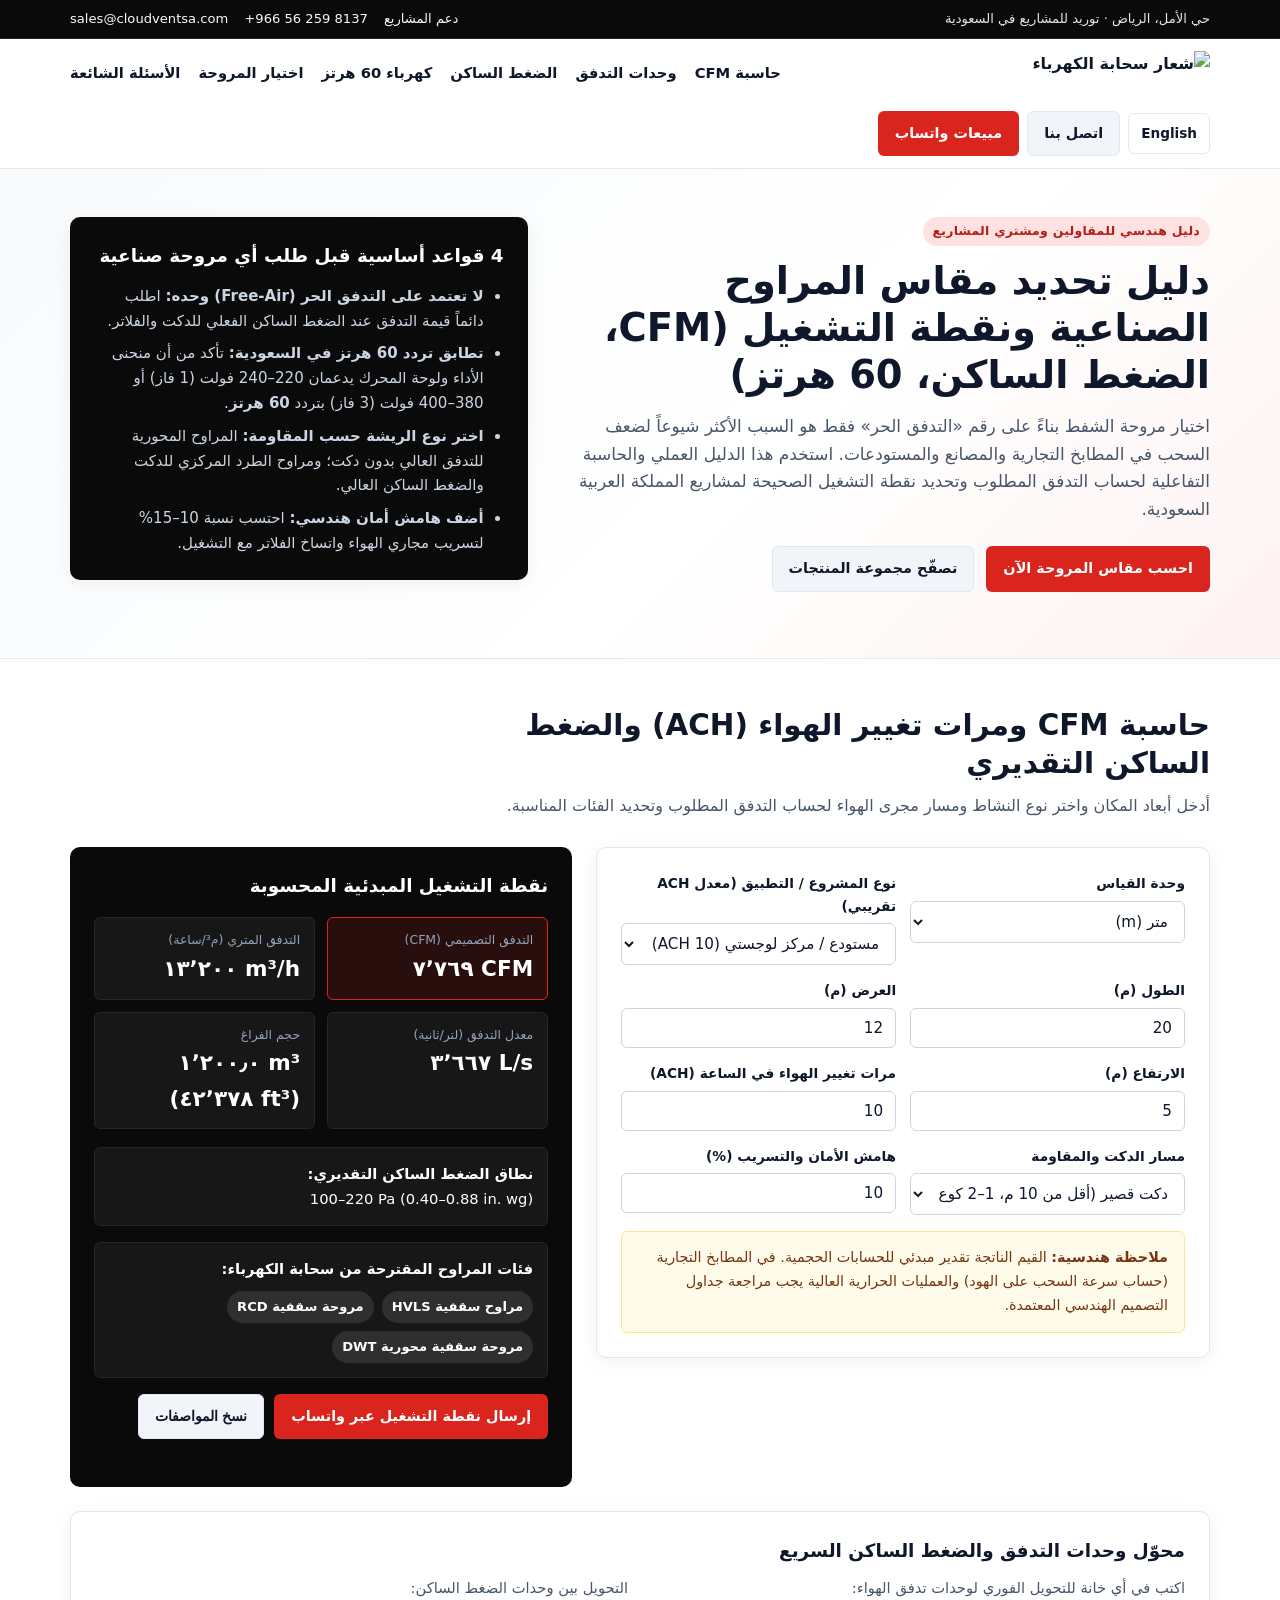
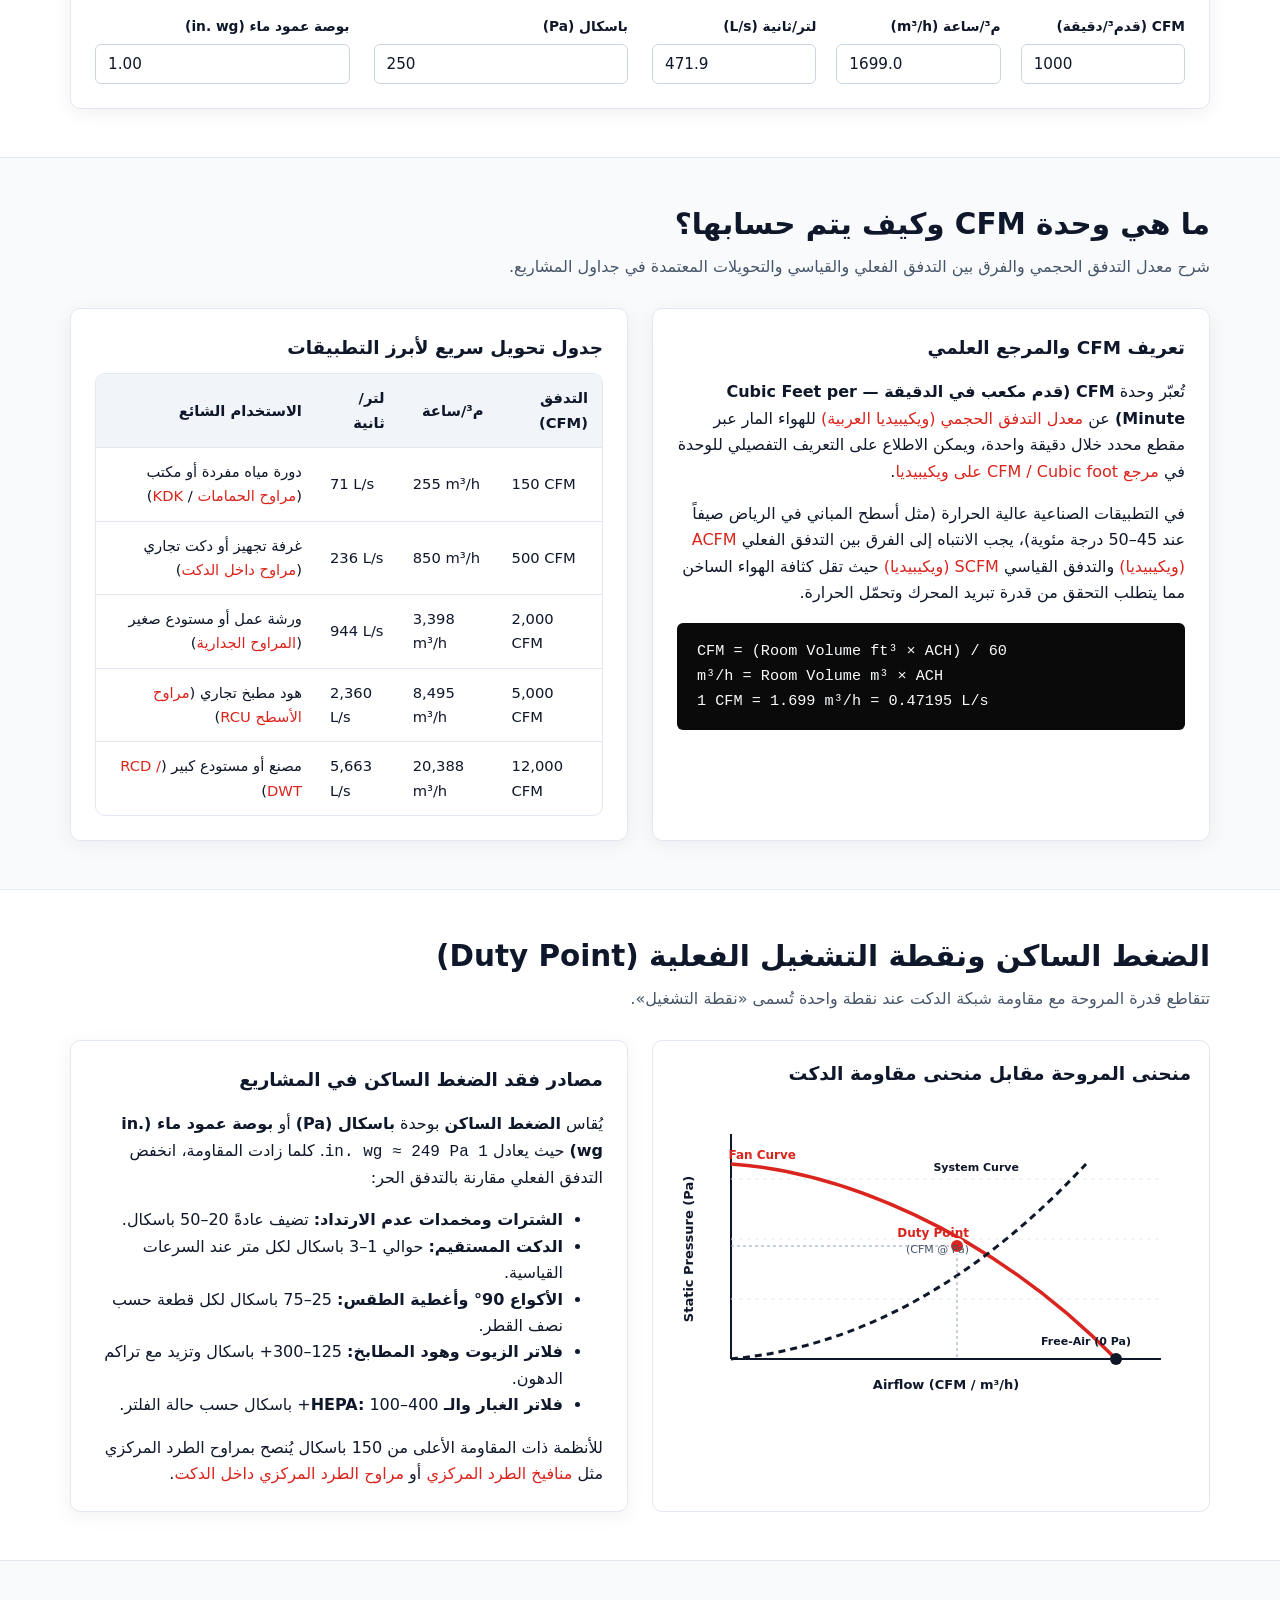
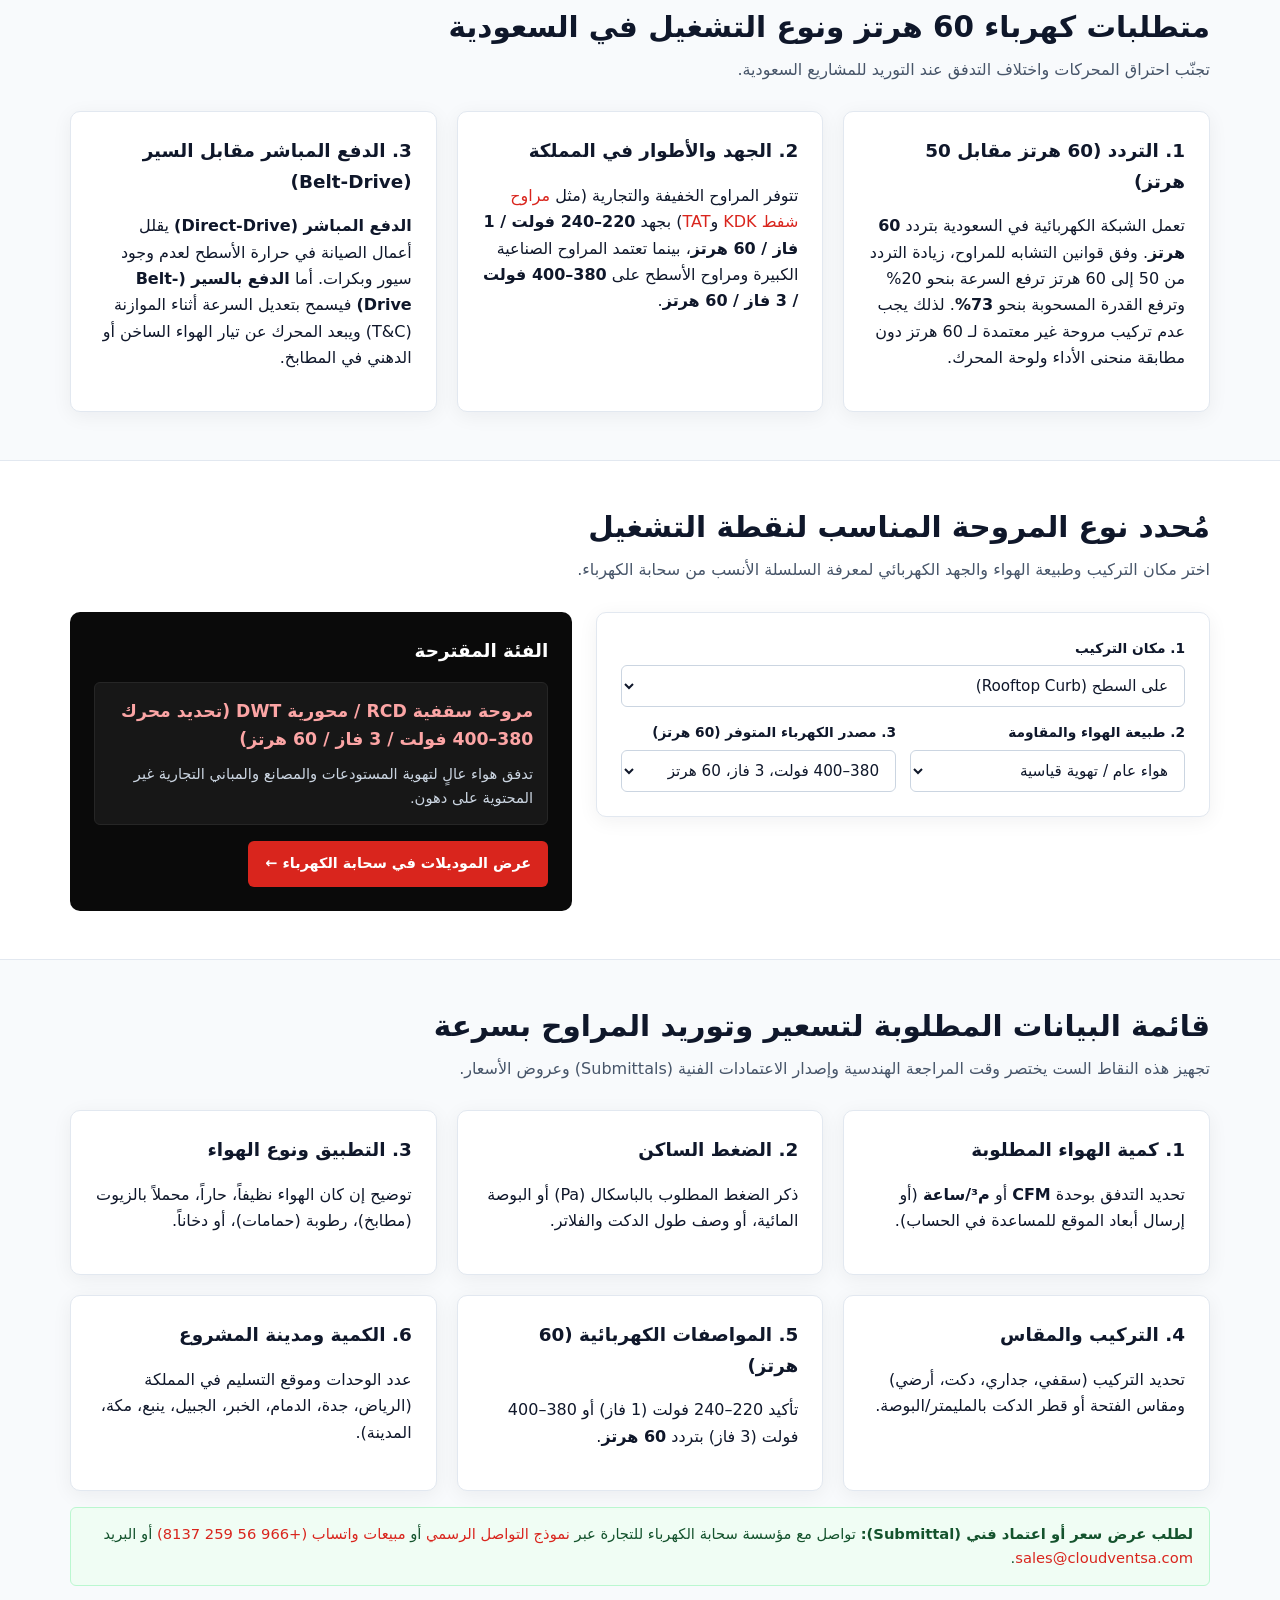
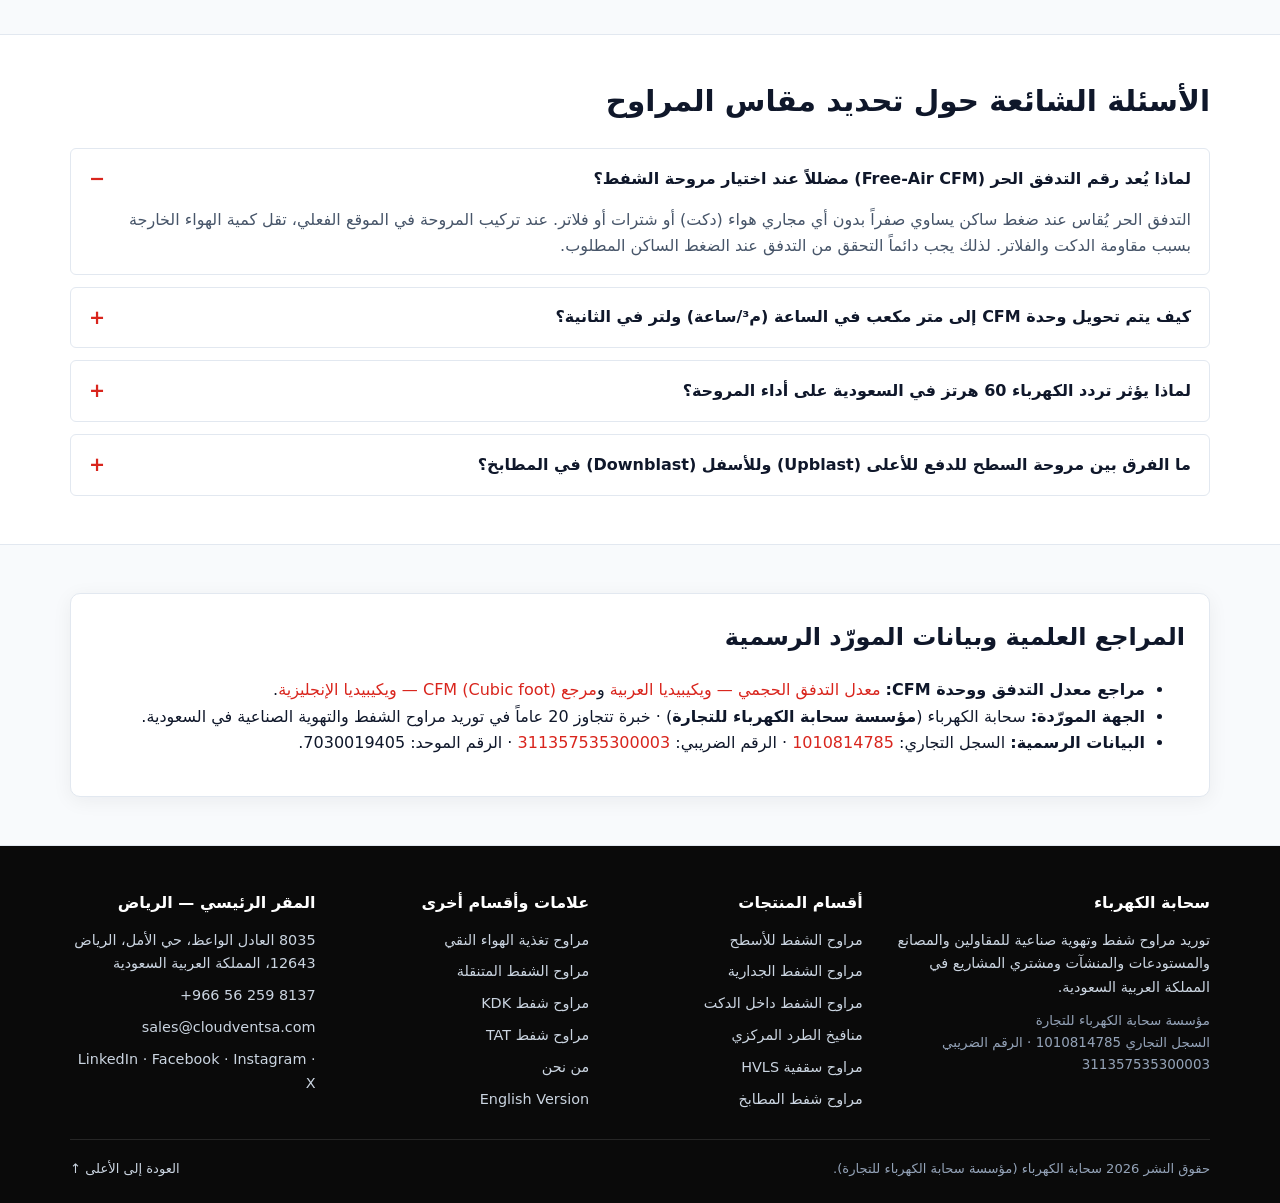
==== ar/index.html @ c3b516d3 "Initial commit: Industrial Fan Sizing & Duty-Point Guide (EN/AR)" ====
<!DOCTYPE html>
<html lang="ar" dir="rtl">
<head>
  <meta charset="UTF-8">
  <meta name="viewport" content="width=device-width, initial-scale=1.0">
  <title>دليل تحديد مقاس المراوح الصناعية ونقطة التشغيل (CFM، الضغط الساكن، 60 هرتز) | سحابة الكهرباء</title>
  <meta name="description" content="دليل هندسي وحاسبة تفاعلية لمقاولي الميكانيكا ومهندسي التكييف في السعودية: حساب معدل التدفق CFM والتحويل إلى م³/ساعة، فهم الضغط الساكن، واختيار مراوح الشفط بتردد 60 هرتز.">
  <meta name="robots" content="index, follow">

  <!-- روابط canonical و hreflang لصفحة GitHub Pages -->
  <link rel="canonical" href="https://syednajafabbas.github.io/industrial-fan-sizing-guide/ar/">
  <link rel="alternate" hreflang="ar" href="https://syednajafabbas.github.io/industrial-fan-sizing-guide/ar/">
  <link rel="alternate" hreflang="en" href="https://syednajafabbas.github.io/industrial-fan-sizing-guide/">
  <link rel="alternate" hreflang="x-default" href="https://syednajafabbas.github.io/industrial-fan-sizing-guide/">

  <meta property="og:type" content="article">
  <meta property="og:title" content="دليل تحديد مقاس المراوح الصناعية ونقطة التشغيل (CFM، الضغط الساكن، 60 هرتز)">
  <meta property="og:description" content="حاسبة تفاعلية لحساب CFM ومرات تغيير الهواء والضغط الساكن واختيار مراوح التهوية المناسبة لتردد 60 هرتز في السعودية.">
  <meta property="og:url" content="https://syednajafabbas.github.io/industrial-fan-sizing-guide/ar/">
  <meta property="og:image" content="https://www.cloudventsa.com/assets/brand/logo-light-640.webp">
  <meta name="twitter:card" content="summary_large_image">

  <link rel="stylesheet" href="../assets/styles.css">

  <script type="application/ld+json">
  {
    "@context": "https://schema.org",
    "@graph": [
      {
        "@type": "Organization",
        "@id": "https://www.cloudventsa.com/#organization",
        "name": "سحابة الكهرباء",
        "legalName": "مؤسسة سحابة الكهرباء للتجارة",
        "url": "https://www.cloudventsa.com/ar",
        "logo": "https://www.cloudventsa.com/assets/brand/logo-light-640.webp",
        "telephone": "+966562598137",
        "email": "sales@cloudventsa.com",
        "taxID": "311357535300003",
        "identifier": [
          { "@type": "PropertyValue", "name": "السجل التجاري", "value": "1010814785" },
          { "@type": "PropertyValue", "name": "الرقم الموحد", "value": "7030019405" }
        ],
        "address": {
          "@type": "PostalAddress",
          "streetAddress": "8035 العادل الواعظ، حي الأمل",
          "addressLocality": "الرياض",
          "postalCode": "12643",
          "addressCountry": "SA"
        },
        "areaServed": {
          "@type": "Country",
          "name": "المملكة العربية السعودية"
        },
        "sameAs": [
          "https://www.facebook.com/cloudelectricalsa",
          "https://www.instagram.com/cloudelectricalsa/",
          "https://www.linkedin.com/company/cloudelectricalsa",
          "https://pinterest.com/cloudelectricalsa/",
          "https://x.com/cloudventsa"
        ]
      },
      {
        "@type": "TechArticle",
        "headline": "دليل تحديد مقاس المراوح الصناعية ونقطة التشغيل (CFM، الضغط الساكن، 60 هرتز)",
        "description": "دليل هندسي وحاسبة تفاعلية لتحديد مقاس مراوح الشفط الصناعية والتجارية في السعودية حسب التدفق والضغط الساكن وتردد 60 هرتز.",
        "inLanguage": "ar",
        "publisher": { "@id": "https://www.cloudventsa.com/#organization" },
        "citation": [
          "https://ar.wikipedia.org/wiki/%D9%85%D8%B9%D8%AF%D9%84_%D8%A7%D9%84%D8%AA%D8%AF%D9%81%D9%82_%D8%A7%D9%84%D8%AD%D8%AC%D9%85%D9%8A",
          "https://en.wikipedia.org/wiki/Cubic_foot"
        ]
      },
      {
        "@type": "FAQPage",
        "mainEntity": [
          {
            "@type": "Question",
            "name": "لماذا يُعد رقم التدفق الحر (Free-Air CFM) مضللاً عند اختيار مروحة الشفط؟",
            "acceptedAnswer": {
              "@type": "Answer",
              "text": "التدفق الحر يُقاس عند ضغط ساكن يساوي صفراً بدون أي مجاري هواء (دكت) أو شترات أو فلاتر. عند تركيب المروحة في الموقع الفعلي، تقل كمية الهواء الخارجة بسبب مقاومة الدكت والفلاتر. لذلك يجب دائماً التحقق من التدفق عند الضغط الساكن المطلوب."
            }
          },
          {
            "@type": "Question",
            "name": "كيف يتم تحويل وحدة CFM إلى متر مكعب في الساعة (م³/ساعة) ولتر في الثانية؟",
            "acceptedAnswer": {
              "@type": "Answer",
              "text": "اضرب قيمة CFM في 1.699 للحصول على متر مكعب في الساعة (م³/ساعة)، أو اضرب CFM في 0.47195 للحصول على لتر في الثانية (L/s). وللتحويل العكسي اقسم م³/ساعة على 1.699."
            }
          },
          {
            "@type": "Question",
            "name": "لماذا يؤثر تردد الكهرباء 60 هرتز في السعودية على أداء المروحة؟",
            "acceptedAnswer": {
              "@type": "Answer",
              "text": "تعمل شبكة الكهرباء في المملكة العربية السعودية بتردد 60 هرتز (220-240 فولت أحادي الطور أو 380-400 فولت ثلاثي الطور). تشغيل مروحة مصممة لـ 50 هرتز فقط على 60 هرتز يرفع سرعة الدوران بنحو 20% ويزيد استهلاك القدرة بنسبة قد تؤدي إلى احتراق المحرك، لذا يجب التأكد من منحنى الأداء على 60 هرتز."
            }
          }
        ]
      }
    ]
  }
  </script>
</head>
<body id="top">

  <!-- Top Utility Bar -->
  <div class="utility-bar">
    <div class="container utility-bar__inner">
      <div>حي الأمل، الرياض &middot; توريد للمشاريع في السعودية</div>
      <div class="utility-bar__links">
        <a href="https://wa.me/966562598137" target="_blank" rel="noopener">دعم المشاريع</a>
        <a href="tel:+966562598137" dir="ltr">+966 56 259 8137</a>
        <a href="mailto:sales@cloudventsa.com">sales@cloudventsa.com</a>
      </div>
    </div>
  </div>

  <!-- Main Sticky Header -->
  <header class="site-header">
    <div class="container site-header__inner">
      <a class="brand-link" href="https://www.cloudventsa.com/ar" target="_blank" rel="noopener" aria-label="سحابة الكهرباء — الرئيسية">
        <img class="brand-logo" src="https://www.cloudventsa.com/assets/brand/logo-light-640.webp" alt="شعار سحابة الكهرباء" width="180" height="44">
      </a>

      <nav class="site-nav" aria-label="أقسام الدليل">
        <a href="#calculator">حاسبة CFM</a>
        <a href="#cfm-guide">وحدات التدفق</a>
        <a href="#static-pressure">الضغط الساكن</a>
        <a href="#saudi-60hz">كهرباء 60 هرتز</a>
        <a href="#fan-selector">اختيار المروحة</a>
        <a href="#faq">الأسئلة الشائعة</a>
      </nav>

      <div class="header-actions">
        <a class="btn btn-lang" href="../" hreflang="en" lang="en">English</a>
        <a class="btn btn-secondary" href="tel:+966562598137">اتصل بنا</a>
        <a class="btn btn-primary" href="https://wa.me/966562598137" target="_blank" rel="noopener">مبيعات واتساب</a>
      </div>
    </div>
  </header>

  <main>
    <!-- Hero Section -->
    <section class="hero">
      <div class="container hero__grid">
        <div>
          <span class="badge">دليل هندسي للمقاولين ومشتري المشاريع</span>
          <h1>دليل تحديد مقاس المراوح الصناعية ونقطة التشغيل (CFM، الضغط الساكن، 60 هرتز)</h1>
          <p class="hero__lead">
            اختيار مروحة الشفط بناءً على رقم «التدفق الحر» فقط هو السبب الأكثر شيوعاً لضعف السحب في المطابخ التجارية والمصانع والمستودعات. استخدم هذا الدليل العملي والحاسبة التفاعلية لحساب التدفق المطلوب وتحديد نقطة التشغيل الصحيحة لمشاريع المملكة العربية السعودية.
          </p>
          <div class="hero__actions">
            <a class="btn btn-primary" href="#calculator">احسب مقاس المروحة الآن</a>
            <a class="btn btn-secondary" href="https://www.cloudventsa.com/ar" target="_blank" rel="noopener">تصفّح مجموعة المنتجات</a>
          </div>
        </div>

        <aside class="hero__card" aria-label="قواعد أساسية قبل الشراء">
          <h2>4 قواعد أساسية قبل طلب أي مروحة صناعية</h2>
          <ul>
            <li><strong>لا تعتمد على التدفق الحر (Free-Air) وحده:</strong> اطلب دائماً قيمة التدفق عند الضغط الساكن الفعلي للدكت والفلاتر.</li>
            <li><strong>تطابق تردد 60 هرتز في السعودية:</strong> تأكد من أن منحنى الأداء ولوحة المحرك يدعمان 220–240 فولت (1 فاز) أو 380–400 فولت (3 فاز) بتردد <strong>60 هرتز</strong>.</li>
            <li><strong>اختر نوع الريشة حسب المقاومة:</strong> المراوح المحورية للتدفق العالي بدون دكت؛ ومراوح الطرد المركزي للدكت والضغط الساكن العالي.</li>
            <li><strong>أضف هامش أمان هندسي:</strong> احتسب نسبة 10–15% لتسريب مجاري الهواء واتساخ الفلاتر مع التشغيل.</li>
          </ul>
        </aside>
      </div>
    </section>

    <!-- Interactive Calculator -->
    <section class="section" id="calculator">
      <div class="container">
        <div class="section__header">
          <h2>حاسبة CFM ومرات تغيير الهواء (ACH) والضغط الساكن التقديري</h2>
          <p>أدخل أبعاد المكان واختر نوع النشاط ومسار مجرى الهواء لحساب التدفق المطلوب وتحديد الفئات المناسبة.</p>
        </div>

        <div class="calc-layout">
          <div class="card">
            <form class="form-grid" onsubmit="return false;">
              <div class="form-group">
                <label for="unitSystem">وحدة القياس</label>
                <select id="unitSystem" class="form-control">
                  <option value="m" selected>متر (m)</option>
                  <option value="ft">قدم (ft)</option>
                </select>
              </div>

              <div class="form-group">
                <label for="appPreset">نوع المشروع / التطبيق (معدل ACH تقريبي)</label>
                <select id="appPreset" class="form-control">
                  <option value="warehouse" selected>مستودع / مركز لوجستي (10 ACH)</option>
                  <option value="factory">مصنع / ورشة / إزالة حرارة (18 ACH)</option>
                  <option value="kitchen">مطبخ تجاري / هود شفط (30 ACH)</option>
                  <option value="washroom">دورات مياه تجارية (12 ACH)</option>
                  <option value="office">مكاتب / معارض / ممرات (6 ACH)</option>
                  <option value="electrical">غرفة كهرباء / ميكانيكا / مولدات (20 ACH)</option>
                  <option value="poultry">مزارع دواجن / بيوت محمية (40 ACH)</option>
                  <option value="confined">مواقع بناء / تهوية أماكن مغلقة (25 ACH)</option>
                </select>
              </div>

              <div class="form-group">
                <label for="roomLength">الطول <span data-dim-unit>(م)</span></label>
                <input id="roomLength" type="number" class="form-control tabular" value="20" min="0.5" step="0.5">
              </div>

              <div class="form-group">
                <label for="roomWidth">العرض <span data-dim-unit>(م)</span></label>
                <input id="roomWidth" type="number" class="form-control tabular" value="12" min="0.5" step="0.5">
              </div>

              <div class="form-group">
                <label for="roomHeight">الارتفاع <span data-dim-unit>(م)</span></label>
                <input id="roomHeight" type="number" class="form-control tabular" value="5" min="1" step="0.5">
              </div>

              <div class="form-group">
                <label for="customAch">مرات تغيير الهواء في الساعة (ACH)</label>
                <input id="customAch" type="number" class="form-control tabular" value="10" min="1" max="120" step="1">
              </div>

              <div class="form-group">
                <label for="ductType">مسار الدكت والمقاومة</label>
                <select id="ductType" class="form-control">
                  <option value="free">طرد مباشر (جداري/سقفي بدون دكت)</option>
                  <option value="short" selected>دكت قصير (أقل من 10 م، 1–2 كوع)</option>
                  <option value="medium">شبكة دكت متوسطة (تفرعات + مخمد)</option>
                  <option value="high">ضغط ساكن عالٍ (هود مطبخ / فلاتر / دكت طويل)</option>
                </select>
              </div>

              <div class="form-group">
                <label for="safetyMargin">هامش الأمان والتسريب (%)</label>
                <input id="safetyMargin" type="number" class="form-control tabular" value="10" min="0" max="50" step="5">
              </div>
            </form>

            <div class="note-box">
              <strong>ملاحظة هندسية:</strong> القيم الناتجة تقدير مبدئي للحسابات الحجمية. في المطابخ التجارية (حساب سرعة السحب على الهود) والعمليات الحرارية العالية يجب مراجعة جداول التصميم الهندسي المعتمدة.
            </div>
          </div>

          <div class="results-panel" aria-live="polite">
            <h3>نقطة التشغيل المبدئية المحسوبة</h3>
            <div class="kpi-grid">
              <div class="kpi-box kpi-box--highlight">
                <span class="kpi-box__label">التدفق التصميمي (CFM)</span>
                <span id="outCfm" class="kpi-box__value tabular" dir="ltr">—</span>
              </div>
              <div class="kpi-box">
                <span class="kpi-box__label">التدفق المتري (م³/ساعة)</span>
                <span id="outM3h" class="kpi-box__value tabular" dir="ltr">—</span>
              </div>
              <div class="kpi-box">
                <span class="kpi-box__label">معدل التدفق (لتر/ثانية)</span>
                <span id="outLs" class="kpi-box__value tabular" dir="ltr">—</span>
              </div>
              <div class="kpi-box">
                <span class="kpi-box__label">حجم الفراغ</span>
                <span id="outVolume" class="kpi-box__value tabular" dir="ltr">—</span>
              </div>
            </div>

            <div class="rec-box">
              <strong>نطاق الضغط الساكن التقديري:</strong><br>
              <span id="outPressure" class="tabular" dir="ltr">—</span>
            </div>

            <div class="rec-box">
              <strong>فئات المراوح المقترحة من سحابة الكهرباء:</strong>
              <div id="recLinks" class="rec-links"></div>
            </div>

            <div style="display:flex; flex-wrap:wrap; gap:10px;">
              <a id="waQuoteBtn" class="btn btn-primary" href="https://wa.me/966562598137" target="_blank" rel="noopener">إرسال نقطة التشغيل عبر واتساب</a>
              <button id="copySpecBtn" type="button" class="btn btn-secondary">نسخ المواصفات</button>
            </div>
            <div id="copyFeedback" class="copy-feedback" role="status"></div>
          </div>
        </div>

        <!-- Quick Unit Converter -->
        <div class="card" style="margin-top:24px;">
          <h3>محوّل وحدات التدفق والضغط الساكن السريع</h3>
          <div class="grid-2">
            <div>
              <p style="margin-top:0; color:var(--ink-muted); font-size:0.92rem;">اكتب في أي خانة للتحويل الفوري لوحدات تدفق الهواء:</p>
              <div class="grid-3">
                <div class="form-group">
                  <label for="convCfm">CFM (قدم³/دقيقة)</label>
                  <input id="convCfm" type="number" class="form-control tabular" dir="ltr" value="1000" step="any">
                </div>
                <div class="form-group">
                  <label for="convM3h">م³/ساعة (m³/h)</label>
                  <input id="convM3h" type="number" class="form-control tabular" dir="ltr" value="1699.0" step="any">
                </div>
                <div class="form-group">
                  <label for="convLs">لتر/ثانية (L/s)</label>
                  <input id="convLs" type="number" class="form-control tabular" dir="ltr" value="471.9" step="any">
                </div>
              </div>
            </div>
            <div>
              <p style="margin-top:0; color:var(--ink-muted); font-size:0.92rem;">التحويل بين وحدات الضغط الساكن:</p>
              <div class="grid-2">
                <div class="form-group">
                  <label for="convPa">باسكال (Pa)</label>
                  <input id="convPa" type="number" class="form-control tabular" dir="ltr" value="250" step="any">
                </div>
                <div class="form-group">
                  <label for="convInwg">بوصة عمود ماء (in. wg)</label>
                  <input id="convInwg" type="number" class="form-control tabular" dir="ltr" value="1.00" step="any">
                </div>
              </div>
            </div>
          </div>
        </div>
      </div>
    </section>

    <!-- CFM & Wikipedia Reference -->
    <section class="section section--alt" id="cfm-guide">
      <div class="container">
        <div class="section__header">
          <h2>ما هي وحدة CFM وكيف يتم حسابها؟</h2>
          <p>شرح معدل التدفق الحجمي والفرق بين التدفق الفعلي والقياسي والتحويلات المعتمدة في جداول المشاريع.</p>
        </div>

        <div class="grid-2">
          <div class="card">
            <h3>تعريف CFM والمرجع العلمي</h3>
            <p>
              تُعبّر وحدة <strong>CFM (قدم مكعب في الدقيقة — Cubic Feet per Minute)</strong> عن <a href="https://ar.wikipedia.org/wiki/%D9%85%D8%B9%D8%AF%D9%84_%D8%A7%D9%84%D8%AA%D8%AF%D9%81%D9%82_%D8%A7%D9%84%D8%AD%D8%AC%D9%85%D9%8A" target="_blank" rel="noopener noreferrer">معدل التدفق الحجمي (ويكيبيديا العربية)</a> للهواء المار عبر مقطع محدد خلال دقيقة واحدة، ويمكن الاطلاع على التعريف التفصيلي للوحدة في <a href="https://en.wikipedia.org/wiki/Cubic_foot" target="_blank" rel="noopener noreferrer">مرجع CFM / Cubic foot على ويكيبيديا</a>.
            </p>
            <p>
              في التطبيقات الصناعية عالية الحرارة (مثل أسطح المباني في الرياض صيفاً عند 45–50 درجة مئوية)، يجب الانتباه إلى الفرق بين التدفق الفعلي
              <a href="https://en.wikipedia.org/wiki/Actual_cubic_feet_per_minute" target="_blank" rel="noopener noreferrer">ACFM (ويكيبيديا)</a>
              والتدفق القياسي
              <a href="https://en.wikipedia.org/wiki/Standard_cubic_feet_per_minute" target="_blank" rel="noopener noreferrer">SCFM (ويكيبيديا)</a>
              حيث تقل كثافة الهواء الساخن مما يتطلب التحقق من قدرة تبريد المحرك وتحمّل الحرارة.
            </p>
            <div class="formula-bar" dir="ltr">
              CFM = (Room Volume ft³ × ACH) / 60<br>
              m³/h = Room Volume m³ × ACH<br>
              1 CFM = 1.699 m³/h = 0.47195 L/s
            </div>
          </div>

          <div class="card">
            <h3>جدول تحويل سريع لأبرز التطبيقات</h3>
            <div class="table-wrap">
              <table>
                <thead>
                  <tr>
                    <th>التدفق (CFM)</th>
                    <th>م³/ساعة</th>
                    <th>لتر/ثانية</th>
                    <th>الاستخدام الشائع</th>
                  </tr>
                </thead>
                <tbody class="tabular">
                  <tr>
                    <td dir="ltr">150 CFM</td>
                    <td dir="ltr">255 m³/h</td>
                    <td dir="ltr">71 L/s</td>
                    <td>دورة مياه مفردة أو مكتب (<a href="https://www.cloudventsa.com/ar/bathroom-exhaust-fan" target="_blank" rel="noopener">مراوح الحمامات</a> / <a href="https://www.cloudventsa.com/ar/kdk-exhaust-fan" target="_blank" rel="noopener">KDK</a>)</td>
                  </tr>
                  <tr>
                    <td dir="ltr">500 CFM</td>
                    <td dir="ltr">850 m³/h</td>
                    <td dir="ltr">236 L/s</td>
                    <td>غرفة تجهيز أو دكت تجاري (<a href="https://www.cloudventsa.com/ar/inline-fan" target="_blank" rel="noopener">مراوح داخل الدكت</a>)</td>
                  </tr>
                  <tr>
                    <td dir="ltr">2,000 CFM</td>
                    <td dir="ltr">3,398 m³/h</td>
                    <td dir="ltr">944 L/s</td>
                    <td>ورشة عمل أو مستودع صغير (<a href="https://www.cloudventsa.com/ar/wall-mounted-fan" target="_blank" rel="noopener">المراوح الجدارية</a>)</td>
                  </tr>
                  <tr>
                    <td dir="ltr">5,000 CFM</td>
                    <td dir="ltr">8,495 m³/h</td>
                    <td dir="ltr">2,360 L/s</td>
                    <td>هود مطبخ تجاري (<a href="https://www.cloudventsa.com/ar/roof-fan" target="_blank" rel="noopener">مراوح الأسطح RCU</a>)</td>
                  </tr>
                  <tr>
                    <td dir="ltr">12,000 CFM</td>
                    <td dir="ltr">20,388 m³/h</td>
                    <td dir="ltr">5,663 L/s</td>
                    <td>مصنع أو مستودع كبير (<a href="https://www.cloudventsa.com/ar/roof-fan" target="_blank" rel="noopener">RCD / DWT</a>)</td>
                  </tr>
                </tbody>
              </table>
            </div>
          </div>
        </div>
      </div>
    </section>

    <!-- Static Pressure & Duty Point -->
    <section class="section" id="static-pressure">
      <div class="container">
        <div class="section__header">
          <h2>الضغط الساكن ونقطة التشغيل الفعلية (Duty Point)</h2>
          <p>تتقاطع قدرة المروحة مع مقاومة شبكة الدكت عند نقطة واحدة تُسمى «نقطة التشغيل».</p>
        </div>

        <div class="grid-2">
          <div class="diagram-wrap">
            <h3 style="margin-top:0;">منحنى المروحة مقابل منحنى مقاومة الدكت</h3>
            <svg viewBox="0 0 520 300" role="img" aria-label="رسم توضيحي لنقطة التشغيل بين منحنى المروحة ومنحنى مقاومة النظام" style="width:100%; height:auto; display:block;" dir="ltr">
              <rect x="0" y="0" width="520" height="300" fill="#ffffff"/>
              <line x1="60" y1="250" x2="490" y2="250" stroke="#0f172a" stroke-width="2"/>
              <line x1="60" y1="25" x2="60" y2="250" stroke="#0f172a" stroke-width="2"/>
              <line x1="60" y1="190" x2="490" y2="190" stroke="#e2e8f0" stroke-dasharray="4 4"/>
              <line x1="60" y1="130" x2="490" y2="130" stroke="#e2e8f0" stroke-dasharray="4 4"/>
              <line x1="60" y1="70" x2="490" y2="70" stroke="#e2e8f0" stroke-dasharray="4 4"/>
              <path d="M 60 55 C 165 62, 315 118, 445 250" fill="none" stroke="#d9251d" stroke-width="3.5"/>
              <path d="M 60 250 Q 250 232, 415 55" fill="none" stroke="#0f172a" stroke-width="3" stroke-dasharray="7 5"/>
              <line x1="286" y1="137" x2="286" y2="250" stroke="#94a3b8" stroke-dasharray="3 3"/>
              <line x1="60" y1="137" x2="286" y2="137" stroke="#94a3b8" stroke-dasharray="3 3"/>
              <circle cx="286" cy="137" r="7" fill="#d9251d" stroke="#ffffff" stroke-width="2"/>
              <circle cx="445" cy="250" r="6" fill="#0f172a"/>
              <text x="275" y="280" text-anchor="middle" font-size="13" fill="#0f172a" font-weight="600">Airflow (CFM / m³/h)</text>
              <text x="22" y="140" text-anchor="middle" font-size="13" fill="#0f172a" font-weight="600" transform="rotate(-90 22 140)">Static Pressure (Pa)</text>
              <text x="298" y="128" font-size="12" fill="#d9251d" font-weight="700">Duty Point</text>
              <text x="298" y="144" font-size="11" fill="#475569">(CFM @ Pa)</text>
              <text x="415" y="236" text-anchor="middle" font-size="11" fill="#0f172a" font-weight="700">Free-Air (0 Pa)</text>
              <text x="125" y="50" font-size="12" fill="#d9251d" font-weight="600">Fan Curve</text>
              <text x="348" y="62" font-size="11" fill="#0f172a" font-weight="600">System Curve</text>
            </svg>
          </div>

          <div class="card">
            <h3>مصادر فقد الضغط الساكن في المشاريع</h3>
            <p>
              يُقاس <strong>الضغط الساكن</strong> بوحدة <strong>باسكال (Pa)</strong> أو <strong>بوصة عمود ماء (in. wg)</strong> حيث يعادل <code>1 in. wg &approx; 249 Pa</code>. كلما زادت المقاومة، انخفض التدفق الفعلي مقارنة بالتدفق الحر:
            </p>
            <ul>
              <li><strong>الشترات ومخمدات عدم الارتداد:</strong> تضيف عادةً 20–50 باسكال.</li>
              <li><strong>الدكت المستقيم:</strong> حوالي 1–3 باسكال لكل متر عند السرعات القياسية.</li>
              <li><strong>الأكواع 90&deg; وأغطية الطقس:</strong> 25–75 باسكال لكل قطعة حسب نصف القطر.</li>
              <li><strong>فلاتر الزيوت وهود المطابخ:</strong> 125–300+ باسكال وتزيد مع تراكم الدهون.</li>
              <li><strong>فلاتر الغبار والـ HEPA:</strong> 100–400+ باسكال حسب حالة الفلتر.</li>
            </ul>
            <p style="margin-bottom:0;">
              للأنظمة ذات المقاومة الأعلى من 150 باسكال يُنصح بمراوح الطرد المركزي مثل
              <a href="https://www.cloudventsa.com/ar/centrifugal-blower" target="_blank" rel="noopener">منافيخ الطرد المركزي</a>
              أو <a href="https://www.cloudventsa.com/ar/inline-fan" target="_blank" rel="noopener">مراوح الطرد المركزي داخل الدكت</a>.
            </p>
          </div>
        </div>
      </div>
    </section>

    <!-- 60Hz Saudi Power & Drive Selection -->
    <section class="section section--alt" id="saudi-60hz">
      <div class="container">
        <div class="section__header">
          <h2>متطلبات كهرباء 60 هرتز ونوع التشغيل في السعودية</h2>
          <p>تجنّب احتراق المحركات واختلاف التدفق عند التوريد للمشاريع السعودية.</p>
        </div>

        <div class="grid-3">
          <div class="card">
            <h3>1. التردد (60 هرتز مقابل 50 هرتز)</h3>
            <p>
              تعمل الشبكة الكهربائية في السعودية بتردد <strong>60 هرتز</strong>. وفق قوانين التشابه للمراوح، زيادة التردد من 50 إلى 60 هرتز ترفع السرعة بنحو 20% وترفع القدرة المسحوبة بنحو <strong>73%</strong>. لذلك يجب عدم تركيب مروحة غير معتمدة لـ 60 هرتز دون مطابقة منحنى الأداء ولوحة المحرك.
            </p>
          </div>

          <div class="card">
            <h3>2. الجهد والأطوار في المملكة</h3>
            <p>
              تتوفر المراوح الخفيفة والتجارية (مثل <a href="https://www.cloudventsa.com/ar/kdk-exhaust-fan" target="_blank" rel="noopener">مراوح شفط KDK</a> و<a href="https://www.cloudventsa.com/ar/tat-exhaust-fan" target="_blank" rel="noopener">TAT</a>) بجهد <strong>220–240 فولت / 1 فاز / 60 هرتز</strong>، بينما تعتمد المراوح الصناعية الكبيرة ومراوح الأسطح على <strong>380–400 فولت / 3 فاز / 60 هرتز</strong>.
            </p>
          </div>

          <div class="card">
            <h3>3. الدفع المباشر مقابل السير (Belt-Drive)</h3>
            <p>
              <strong>الدفع المباشر (Direct-Drive)</strong> يقلل أعمال الصيانة في حرارة الأسطح لعدم وجود سيور وبكرات. أما <strong>الدفع بالسير (Belt-Drive)</strong> فيسمح بتعديل السرعة أثناء الموازنة (T&amp;C) ويبعد المحرك عن تيار الهواء الساخن أو الدهني في المطابخ.
            </p>
          </div>
        </div>
      </div>
    </section>

    <!-- Interactive Selector -->
    <section class="section" id="fan-selector">
      <div class="container">
        <div class="section__header">
          <h2>مُحدد نوع المروحة المناسب لنقطة التشغيل</h2>
          <p>اختر مكان التركيب وطبيعة الهواء والجهد الكهربائي لمعرفة السلسلة الأنسب من سحابة الكهرباء.</p>
        </div>

        <div class="calc-layout">
          <div class="card">
            <div class="form-grid">
              <div class="form-group form-group--full">
                <label for="selMount">1. مكان التركيب</label>
                <select id="selMount" class="form-control">
                  <option value="roof" selected>على السطح (Rooftop Curb)</option>
                  <option value="wall">فتحة جدارية خارجية</option>
                  <option value="inline">داخل مجرى الهواء (الدكت)</option>
                  <option value="ceiling">سقف مستعار / أسقف مستودعات عالية</option>
                  <option value="industrial">أرضي / قاعدة صناعية بضغط ساكن عالٍ</option>
                  <option value="portable">متنقل / أماكن مغلقة وصيانة</option>
                </select>
              </div>

              <div class="form-group">
                <label for="selEnv">2. طبيعة الهواء والمقاومة</label>
                <select id="selEnv" class="form-control">
                  <option value="general" selected>هواء عام / تهوية قياسية</option>
                  <option value="highstatic">دكت طويل / ضغط ساكن عالٍ</option>
                  <option value="grease">زيوت وأبخرة مطابخ تجارية</option>
                  <option value="dust">حرارة مستودعات / غبار / مزارع</option>
                  <option value="smoke">حرارة عالية / سحب دخان</option>
                </select>
              </div>

              <div class="form-group">
                <label for="selPower">3. مصدر الكهرباء المتوفر (60 هرتز)</label>
                <select id="selPower" class="form-control">
                  <option value="3ph" selected>380–400 فولت، 3 فاز، 60 هرتز</option>
                  <option value="1ph">220–240 فولت، 1 فاز، 60 هرتز</option>
                </select>
              </div>
            </div>
          </div>

          <div class="results-panel" aria-live="polite">
            <h3>الفئة المقترحة</h3>
            <div class="rec-box">
              <strong id="selTitle" style="font-size:1.08rem; color:#fca5a5;">—</strong>
              <p id="selDesc" style="margin:8px 0 0; color:#cbd5e1;">—</p>
            </div>
            <a id="selLink" class="btn btn-primary" href="https://www.cloudventsa.com/ar/roof-fan" target="_blank" rel="noopener">عرض الموديلات في سحابة الكهرباء &larr;</a>
          </div>
        </div>
      </div>
    </section>

    <!-- Checklist -->
    <section class="section section--alt" id="checklist">
      <div class="container">
        <div class="section__header">
          <h2>قائمة البيانات المطلوبة لتسعير وتوريد المراوح بسرعة</h2>
          <p>تجهيز هذه النقاط الست يختصر وقت المراجعة الهندسية وإصدار الاعتمادات الفنية (Submittals) وعروض الأسعار.</p>
        </div>

        <div class="grid-3">
          <div class="card">
            <h3>1. كمية الهواء المطلوبة</h3>
            <p>تحديد التدفق بوحدة <strong>CFM</strong> أو <strong>م³/ساعة</strong> (أو إرسال أبعاد الموقع للمساعدة في الحساب).</p>
          </div>
          <div class="card">
            <h3>2. الضغط الساكن</h3>
            <p>ذكر الضغط المطلوب بالباسكال (Pa) أو البوصة المائية، أو وصف طول الدكت والفلاتر.</p>
          </div>
          <div class="card">
            <h3>3. التطبيق ونوع الهواء</h3>
            <p>توضيح إن كان الهواء نظيفاً، حاراً، محملاً بالزيوت (مطابخ)، رطوبة (حمامات)، أو دخاناً.</p>
          </div>
          <div class="card">
            <h3>4. التركيب والمقاس</h3>
            <p>تحديد التركيب (سقفي، جداري، دكت، أرضي) ومقاس الفتحة أو قطر الدكت بالمليمتر/البوصة.</p>
          </div>
          <div class="card">
            <h3>5. المواصفات الكهربائية (60 هرتز)</h3>
            <p>تأكيد 220–240 فولت (1 فاز) أو 380–400 فولت (3 فاز) بتردد <strong>60 هرتز</strong>.</p>
          </div>
          <div class="card">
            <h3>6. الكمية ومدينة المشروع</h3>
            <p>عدد الوحدات وموقع التسليم في المملكة (الرياض، جدة، الدمام، الخبر، الجبيل، ينبع، مكة، المدينة).</p>
          </div>
        </div>

        <div class="info-box">
          <strong>لطلب عرض سعر أو اعتماد فني (Submittal):</strong> تواصل مع مؤسسة سحابة الكهرباء للتجارة عبر
          <a href="https://www.cloudventsa.com/ar/contact" target="_blank" rel="noopener">نموذج التواصل الرسمي</a>
          أو <a href="https://wa.me/966562598137" target="_blank" rel="noopener">مبيعات واتساب (+966 56 259 8137)</a>
          أو البريد <a href="mailto:sales@cloudventsa.com">sales@cloudventsa.com</a>.
        </div>
      </div>
    </section>

    <!-- FAQ -->
    <section class="section" id="faq">
      <div class="container">
        <div class="section__header">
          <h2>الأسئلة الشائعة حول تحديد مقاس المراوح</h2>
        </div>

        <div class="faq-list">
          <details class="faq-item" open>
            <summary>لماذا يُعد رقم التدفق الحر (Free-Air CFM) مضللاً عند اختيار مروحة الشفط؟</summary>
            <p>التدفق الحر يُقاس عند ضغط ساكن يساوي صفراً بدون أي مجاري هواء (دكت) أو شترات أو فلاتر. عند تركيب المروحة في الموقع الفعلي، تقل كمية الهواء الخارجة بسبب مقاومة الدكت والفلاتر. لذلك يجب دائماً التحقق من التدفق عند الضغط الساكن المطلوب.</p>
          </details>

          <details class="faq-item">
            <summary>كيف يتم تحويل وحدة CFM إلى متر مكعب في الساعة (م³/ساعة) ولتر في الثانية؟</summary>
            <p>اضرب قيمة CFM في <code dir="ltr">1.699</code> للحصول على متر مكعب في الساعة (م³/ساعة)، أو اضرب CFM في <code dir="ltr">0.47195</code> للحصول على لتر في الثانية (L/s). وللتحويل العكسي اقسم م³/ساعة على <code dir="ltr">1.699</code>.</p>
          </details>

          <details class="faq-item">
            <summary>لماذا يؤثر تردد الكهرباء 60 هرتز في السعودية على أداء المروحة؟</summary>
            <p>تعمل شبكة الكهرباء في المملكة العربية السعودية بتردد 60 هرتز (220–240 فولت أحادي الطور أو 380–400 فولت ثلاثي الطور). تشغيل مروحة مصممة لـ 50 هرتز فقط على 60 هرتز يرفع سرعة الدوران بنحو 20% ويزيد استهلاك القدرة بنسبة قد تؤدي إلى احتراق المحرك، لذا يجب التأكد من منحنى الأداء على 60 هرتز.</p>
          </details>

          <details class="faq-item">
            <summary>ما الفرق بين مروحة السطح للدفع للأعلى (Upblast) وللأسفل (Downblast) في المطابخ؟</summary>
            <p>للمطابخ التجارية يجب دائماً استخدام مروحة دفع للأعلى مخصصة للزيوت (مثل <a href="https://www.cloudventsa.com/ar/kitchen-exhaust-fan" target="_blank" rel="noopener">مراوح شفط المطابخ</a> / RCU) لطرد الأبخرة والدهون عمودياً بعيداً عن عازل السطح ومنع تجمع الزيوت.</p>
          </details>
        </div>
      </div>
    </section>

    <!-- References -->
    <section class="section section--alt" id="references">
      <div class="container">
        <div class="card">
          <h2 style="margin-top:0;">المراجع العلمية وبيانات المورّد الرسمية</h2>
          <ul>
            <li><strong>مراجع معدل التدفق ووحدة CFM:</strong> <a href="https://ar.wikipedia.org/wiki/%D9%85%D8%B9%D8%AF%D9%84_%D8%A7%D9%84%D8%AA%D8%AF%D9%81%D9%82_%D8%A7%D9%84%D8%AD%D8%AC%D9%85%D9%8A" target="_blank" rel="noopener noreferrer">معدل التدفق الحجمي — ويكيبيديا العربية</a> و<a href="https://en.wikipedia.org/wiki/Cubic_foot" target="_blank" rel="noopener noreferrer">مرجع CFM (Cubic foot) — ويكيبيديا الإنجليزية</a>.</li>
            <li><strong>الجهة المورّدة:</strong> سحابة الكهرباء (<strong>مؤسسة سحابة الكهرباء للتجارة</strong>) &middot; خبرة تتجاوز 20 عاماً في توريد مراوح الشفط والتهوية الصناعية في السعودية.</li>
            <li><strong>البيانات الرسمية:</strong> السجل التجاري: <a href="https://mc.gov.sa/EN/ESERVICES/pages/ServiceDetails.aspx?sID=91" target="_blank" rel="noopener noreferrer">1010814785</a> &middot; الرقم الضريبي: <a href="https://zatca.gov.sa/en/eServices/Pages/eservices-007.aspx" target="_blank" rel="noopener noreferrer">311357535300003</a> &middot; الرقم الموحد: 7030019405.</li>
          </ul>
        </div>
      </div>
    </section>
  </main>

  <!-- Dark Footer -->
  <footer class="site-footer">
    <div class="container">
      <div class="footer-grid">
        <div>
          <h3>سحابة الكهرباء</h3>
          <p style="margin:0 0 10px;">توريد مراوح شفط وتهوية صناعية للمقاولين والمصانع والمستودعات والمنشآت ومشتري المشاريع في المملكة العربية السعودية.</p>
          <p style="margin:0; font-size:0.84rem; color:var(--ink-light);">
            مؤسسة سحابة الكهرباء للتجارة<br>
            السجل التجاري 1010814785 &middot; الرقم الضريبي 311357535300003
          </p>
        </div>

        <div>
          <h3>أقسام المنتجات</h3>
          <ul>
            <li><a href="https://www.cloudventsa.com/ar/roof-fan" target="_blank" rel="noopener">مراوح الشفط للأسطح</a></li>
            <li><a href="https://www.cloudventsa.com/ar/wall-mounted-fan" target="_blank" rel="noopener">مراوح الشفط الجدارية</a></li>
            <li><a href="https://www.cloudventsa.com/ar/inline-fan" target="_blank" rel="noopener">مراوح الشفط داخل الدكت</a></li>
            <li><a href="https://www.cloudventsa.com/ar/centrifugal-blower" target="_blank" rel="noopener">منافيخ الطرد المركزي</a></li>
            <li><a href="https://www.cloudventsa.com/ar/hvls-ceiling-fan" target="_blank" rel="noopener">مراوح سقفية HVLS</a></li>
            <li><a href="https://www.cloudventsa.com/ar/kitchen-exhaust-fan" target="_blank" rel="noopener">مراوح شفط المطابخ</a></li>
          </ul>
        </div>

        <div>
          <h3>علامات وأقسام أخرى</h3>
          <ul>
            <li><a href="https://www.cloudventsa.com/ar/fresh-air-fan" target="_blank" rel="noopener">مراوح تغذية الهواء النقي</a></li>
            <li><a href="https://www.cloudventsa.com/ar/portable-exhaust-fan" target="_blank" rel="noopener">مراوح الشفط المتنقلة</a></li>
            <li><a href="https://www.cloudventsa.com/ar/kdk-exhaust-fan" target="_blank" rel="noopener">مراوح شفط KDK</a></li>
            <li><a href="https://www.cloudventsa.com/ar/tat-exhaust-fan" target="_blank" rel="noopener">مراوح شفط TAT</a></li>
            <li><a href="https://www.cloudventsa.com/ar/about-us" target="_blank" rel="noopener">من نحن</a></li>
            <li><a href="../">English Version</a></li>
          </ul>
        </div>

        <div>
          <h3>المقر الرئيسي — الرياض</h3>
          <ul>
            <li>8035 العادل الواعظ، حي الأمل، الرياض 12643، المملكة العربية السعودية</li>
            <li><a href="tel:+966562598137" dir="ltr">+966 56 259 8137</a></li>
            <li><a href="mailto:sales@cloudventsa.com">sales@cloudventsa.com</a></li>
            <li>
              <a href="https://www.linkedin.com/company/cloudelectricalsa" target="_blank" rel="noopener">LinkedIn</a> &middot;
              <a href="https://www.facebook.com/cloudelectricalsa" target="_blank" rel="noopener">Facebook</a> &middot;
              <a href="https://www.instagram.com/cloudelectricalsa/" target="_blank" rel="noopener">Instagram</a> &middot;
              <a href="https://x.com/cloudventsa" target="_blank" rel="noopener">X</a>
            </li>
          </ul>
        </div>
      </div>

      <div class="footer-bottom">
        <span>حقوق النشر 2026 سحابة الكهرباء (مؤسسة سحابة الكهرباء للتجارة).</span>
        <span><a href="#top">العودة إلى الأعلى &uarr;</a></span>
      </div>
    </div>
  </footer>

  <script src="../assets/calculator.js"></script>
</body>
</html>
---- assets/styles.css ----
:root {
  --brand-red: #d9251d;
  --brand-red-dark: #b51d16;
  --obsidian: #0a0a0a;
  --obsidian-soft: #141414;
  --ink: #0f172a;
  --ink-muted: #475569;
  --ink-light: #94a3b8;
  --surface: #ffffff;
  --surface-alt: #f8fafc;
  --surface-tint: #f1f5f9;
  --border: #e2e8f0;
  --border-dark: #262626;
  --success: #15803d;
  --success-bg: #f0fdf4;
  --warning-bg: #fffbeb;
  --warning-border: #fde68a;
  --radius: 10px;
  --radius-sm: 6px;
  --shadow: 0 4px 20px rgba(15, 23, 42, 0.06);
  --max-width: 1180px;
}

*,
*::before,
*::after {
  box-sizing: border-box;
}

html {
  scroll-behavior: smooth;
  font-size: 16px;
}

body {
  margin: 0;
  font-family: system-ui, -apple-system, "Segoe UI", Roboto, "Noto Sans Arabic", "Cairo", Tahoma, Arial, sans-serif;
  color: var(--ink);
  background: var(--surface);
  line-height: 1.65;
  -webkit-font-smoothing: antialiased;
}

a {
  color: var(--brand-red);
  text-decoration: none;
}

a:hover {
  text-decoration: underline;
}

img {
  max-width: 100%;
  height: auto;
}

.container {
  width: 100%;
  max-width: var(--max-width);
  margin-inline: auto;
  padding-inline: 20px;
}

.tabular {
  font-variant-numeric: tabular-nums;
}

/* Top Utility Bar */
.utility-bar {
  background: var(--obsidian);
  color: #e2e8f0;
  font-size: 0.82rem;
  border-bottom: 1px solid var(--border-dark);
}

.utility-bar__inner {
  display: flex;
  flex-wrap: wrap;
  justify-content: space-between;
  align-items: center;
  gap: 10px;
  padding-block: 8px;
}

.utility-bar__links {
  display: flex;
  flex-wrap: wrap;
  align-items: center;
  gap: 16px;
}

.utility-bar a {
  color: #f8fafc;
}

.utility-bar a:hover {
  color: #fca5a5;
}

/* Sticky Main Header */
.site-header {
  position: sticky;
  top: 0;
  z-index: 40;
  background: rgba(255, 255, 255, 0.96);
  backdrop-filter: blur(8px);
  border-bottom: 1px solid var(--border);
}

.site-header__inner {
  display: flex;
  flex-wrap: wrap;
  align-items: center;
  justify-content: space-between;
  gap: 16px;
  padding-block: 12px;
}

.brand-link {
  display: inline-flex;
  align-items: center;
  gap: 10px;
  color: var(--ink);
  font-weight: 700;
}

.brand-link:hover {
  text-decoration: none;
}

.brand-logo {
  height: 44px;
  width: auto;
  display: block;
}

.site-nav {
  display: flex;
  flex-wrap: wrap;
  align-items: center;
  gap: 18px;
  font-size: 0.92rem;
  font-weight: 600;
}

.site-nav a {
  color: var(--ink);
}

.site-nav a:hover {
  color: var(--brand-red);
  text-decoration: none;
}

.header-actions {
  display: flex;
  flex-wrap: wrap;
  align-items: center;
  gap: 8px;
}

/* Buttons */
.btn {
  display: inline-flex;
  align-items: center;
  justify-content: center;
  gap: 8px;
  padding: 10px 16px;
  border-radius: var(--radius-sm);
  font-size: 0.9rem;
  font-weight: 600;
  border: 1px solid transparent;
  cursor: pointer;
  transition: background-color 0.15s ease, border-color 0.15s ease, transform 0.1s ease;
  text-decoration: none;
}

.btn:hover {
  text-decoration: none;
}

.btn:active {
  transform: translateY(1px);
}

.btn-primary {
  background: var(--brand-red);
  color: #ffffff;
}

.btn-primary:hover {
  background: var(--brand-red-dark);
  color: #ffffff;
}

.btn-secondary {
  background: var(--surface-tint);
  color: var(--ink);
  border-color: var(--border);
}

.btn-secondary:hover {
  background: #e2e8f0;
  color: var(--ink);
}

.btn-dark {
  background: var(--obsidian);
  color: #ffffff;
}

.btn-dark:hover {
  background: #1f2937;
  color: #ffffff;
}

.btn-lang {
  background: #ffffff;
  color: var(--ink);
  border-color: var(--border);
  padding: 8px 12px;
  font-size: 0.85rem;
}

.btn-lang:hover {
  border-color: var(--ink);
}

/* Hero Section */
.hero {
  background: linear-gradient(135deg, #f8fafc 0%, #ffffff 60%, #fef2f2 100%);
  border-bottom: 1px solid var(--border);
  padding-block: 48px;
}

.hero__grid {
  display: grid;
  grid-template-columns: 1.35fr 0.95fr;
  gap: 32px;
  align-items: start;
}

.badge {
  display: inline-block;
  padding: 4px 10px;
  border-radius: 999px;
  font-size: 0.78rem;
  font-weight: 700;
  letter-spacing: 0.02em;
  background: #fee2e2;
  color: var(--brand-red-dark);
  margin-bottom: 12px;
}

.hero h1 {
  margin: 0 0 14px;
  font-size: clamp(1.75rem, 3vw, 2.5rem);
  line-height: 1.22;
  color: var(--ink);
}

.hero__lead {
  font-size: 1.06rem;
  color: var(--ink-muted);
  margin: 0 0 22px;
}

.hero__actions {
  display: flex;
  flex-wrap: wrap;
  gap: 12px;
  margin-bottom: 18px;
}

.hero__card {
  background: var(--obsidian);
  color: #ffffff;
  border-radius: var(--radius);
  padding: 24px;
  box-shadow: var(--shadow);
}

.hero__card h2 {
  margin: 0 0 12px;
  font-size: 1.15rem;
  color: #ffffff;
}

.hero__card ul {
  margin: 0;
  padding-inline-start: 20px;
  color: #cbd5e1;
  font-size: 0.94rem;
}

.hero__card li + li {
  margin-top: 8px;
}

/* Sections */
.section {
  padding-block: 48px;
}

.section--alt {
  background: var(--surface-alt);
  border-block: 1px solid var(--border);
}

.section__header {
  max-width: 780px;
  margin-bottom: 28px;
}

.section__header h2 {
  margin: 0 0 10px;
  font-size: clamp(1.4rem, 2.3vw, 1.9rem);
  line-height: 1.28;
}

.section__header p {
  margin: 0;
  color: var(--ink-muted);
}

/* Cards & Grids */
.grid-2 {
  display: grid;
  grid-template-columns: repeat(2, minmax(0, 1fr));
  gap: 24px;
}

.grid-3 {
  display: grid;
  grid-template-columns: repeat(3, minmax(0, 1fr));
  gap: 20px;
}

.card {
  background: var(--surface);
  border: 1px solid var(--border);
  border-radius: var(--radius);
  padding: 24px;
  box-shadow: var(--shadow);
}

.card h3 {
  margin: 0 0 10px;
  font-size: 1.15rem;
}

/* Calculator & Forms */
.calc-layout {
  display: grid;
  grid-template-columns: 1.1fr 0.9fr;
  gap: 24px;
  align-items: start;
}

.form-grid {
  display: grid;
  grid-template-columns: repeat(2, minmax(0, 1fr));
  gap: 14px;
}

.form-group {
  display: flex;
  flex-direction: column;
  gap: 6px;
}

.form-group--full {
  grid-column: 1 / -1;
}

.form-group label {
  font-size: 0.86rem;
  font-weight: 600;
  color: var(--ink);
}

.form-control {
  width: 100%;
  padding: 10px 12px;
  border: 1px solid #cbd5e1;
  border-radius: var(--radius-sm);
  font-size: 0.95rem;
  font-family: inherit;
  background: #ffffff;
  color: var(--ink);
}

.form-control:focus {
  outline: 2px solid rgba(217, 37, 29, 0.25);
  border-color: var(--brand-red);
}

.results-panel {
  background: var(--obsidian);
  color: #ffffff;
  border-radius: var(--radius);
  padding: 24px;
}

.results-panel h3 {
  margin: 0 0 16px;
  font-size: 1.15rem;
  color: #ffffff;
}

.kpi-grid {
  display: grid;
  grid-template-columns: repeat(2, minmax(0, 1fr));
  gap: 12px;
  margin-bottom: 18px;
}

.kpi-box {
  background: #171717;
  border: 1px solid var(--border-dark);
  border-radius: var(--radius-sm);
  padding: 12px 14px;
}

.kpi-box__label {
  font-size: 0.78rem;
  color: var(--ink-light);
  display: block;
}

.kpi-box__value {
  font-size: 1.35rem;
  font-weight: 700;
  color: #ffffff;
}

.kpi-box--highlight {
  border-color: var(--brand-red);
  background: rgba(217, 37, 29, 0.14);
}

.rec-box {
  background: #171717;
  border: 1px solid var(--border-dark);
  border-radius: var(--radius-sm);
  padding: 14px;
  margin-bottom: 16px;
  font-size: 0.92rem;
}

.rec-links {
  display: flex;
  flex-wrap: wrap;
  gap: 8px;
  margin-top: 10px;
}

.rec-chip {
  display: inline-block;
  padding: 5px 10px;
  border-radius: 999px;
  background: rgba(255, 255, 255, 0.1);
  color: #ffffff;
  font-size: 0.82rem;
  font-weight: 600;
}

.rec-chip:hover {
  background: var(--brand-red);
  color: #ffffff;
  text-decoration: none;
}

.note-box {
  background: var(--warning-bg);
  border: 1px solid var(--warning-border);
  border-radius: var(--radius-sm);
  padding: 14px 16px;
  font-size: 0.9rem;
  color: #78350f;
  margin-top: 16px;
}

.info-box {
  background: var(--success-bg);
  border: 1px solid #bbf7d0;
  border-radius: var(--radius-sm);
  padding: 14px 16px;
  font-size: 0.92rem;
  color: #14532d;
  margin-top: 16px;
}

/* Tables */
.table-wrap {
  overflow-x: auto;
  border: 1px solid var(--border);
  border-radius: var(--radius);
  background: var(--surface);
}

table {
  width: 100%;
  border-collapse: collapse;
  font-size: 0.92rem;
}

th,
td {
  padding: 12px 14px;
  text-align: start;
  border-bottom: 1px solid var(--border);
}

thead th {
  background: var(--surface-tint);
  font-weight: 700;
  color: var(--ink);
}

tbody tr:last-child td {
  border-bottom: none;
}

/* Formula & Diagram Cards */
.formula-bar {
  background: var(--obsidian);
  color: #f8fafc;
  padding: 16px 20px;
  border-radius: var(--radius-sm);
  font-family: ui-monospace, SFMono-Regular, Menlo, Consolas, monospace;
  font-size: 0.95rem;
  overflow-x: auto;
  margin-block: 14px;
}

.diagram-wrap {
  background: #ffffff;
  border: 1px solid var(--border);
  border-radius: var(--radius);
  padding: 18px;
}

/* FAQ Accordion */
.faq-list {
  display: grid;
  gap: 12px;
}

details.faq-item {
  background: var(--surface);
  border: 1px solid var(--border);
  border-radius: var(--radius-sm);
  padding: 14px 18px;
}

details.faq-item summary {
  cursor: pointer;
  font-weight: 700;
  color: var(--ink);
  list-style: none;
  display: flex;
  justify-content: space-between;
  align-items: center;
  gap: 12px;
}

details.faq-item summary::-webkit-details-marker {
  display: none;
}

details.faq-item summary::after {
  content: "+";
  font-size: 1.2rem;
  color: var(--brand-red);
  flex-shrink: 0;
}

details.faq-item[open] summary::after {
  content: "−";
}

details.faq-item p {
  margin: 12px 0 0;
  color: var(--ink-muted);
}

/* Footer */
.site-footer {
  background: var(--obsidian);
  color: #cbd5e1;
  padding-block: 44px 24px;
  font-size: 0.9rem;
}

.footer-grid {
  display: grid;
  grid-template-columns: 1.3fr 1fr 1fr 1fr;
  gap: 28px;
  padding-bottom: 28px;
  border-bottom: 1px solid var(--border-dark);
}

.site-footer h3 {
  color: #ffffff;
  font-size: 1rem;
  margin: 0 0 12px;
}

.site-footer ul {
  list-style: none;
  margin: 0;
  padding: 0;
  display: grid;
  gap: 8px;
}

.site-footer a {
  color: #cbd5e1;
}

.site-footer a:hover {
  color: #ffffff;
}

.footer-bottom {
  padding-top: 18px;
  display: flex;
  flex-wrap: wrap;
  justify-content: space-between;
  gap: 12px;
  font-size: 0.82rem;
  color: var(--ink-light);
}

.copy-feedback {
  font-size: 0.82rem;
  color: #86efac;
  margin-top: 8px;
  min-height: 1.2em;
}

/* Responsive */
@media (max-width: 960px) {
  .hero__grid,
  .calc-layout,
  .footer-grid,
  .grid-3 {
    grid-template-columns: 1fr;
  }

  .grid-2 {
    grid-template-columns: 1fr;
  }
}

@media (max-width: 640px) {
  .form-grid,
  .kpi-grid {
    grid-template-columns: 1fr;
  }

  .site-nav {
    display: none;
  }
}

@media print {
  .utility-bar,
  .site-header,
  .header-actions,
  .btn {
    display: none !important;
  }

  body {
    color: #000000;
  }

  .results-panel,
  .hero__card {
    background: #ffffff;
    color: #000000;
    border: 1px solid #000000;
  }
}
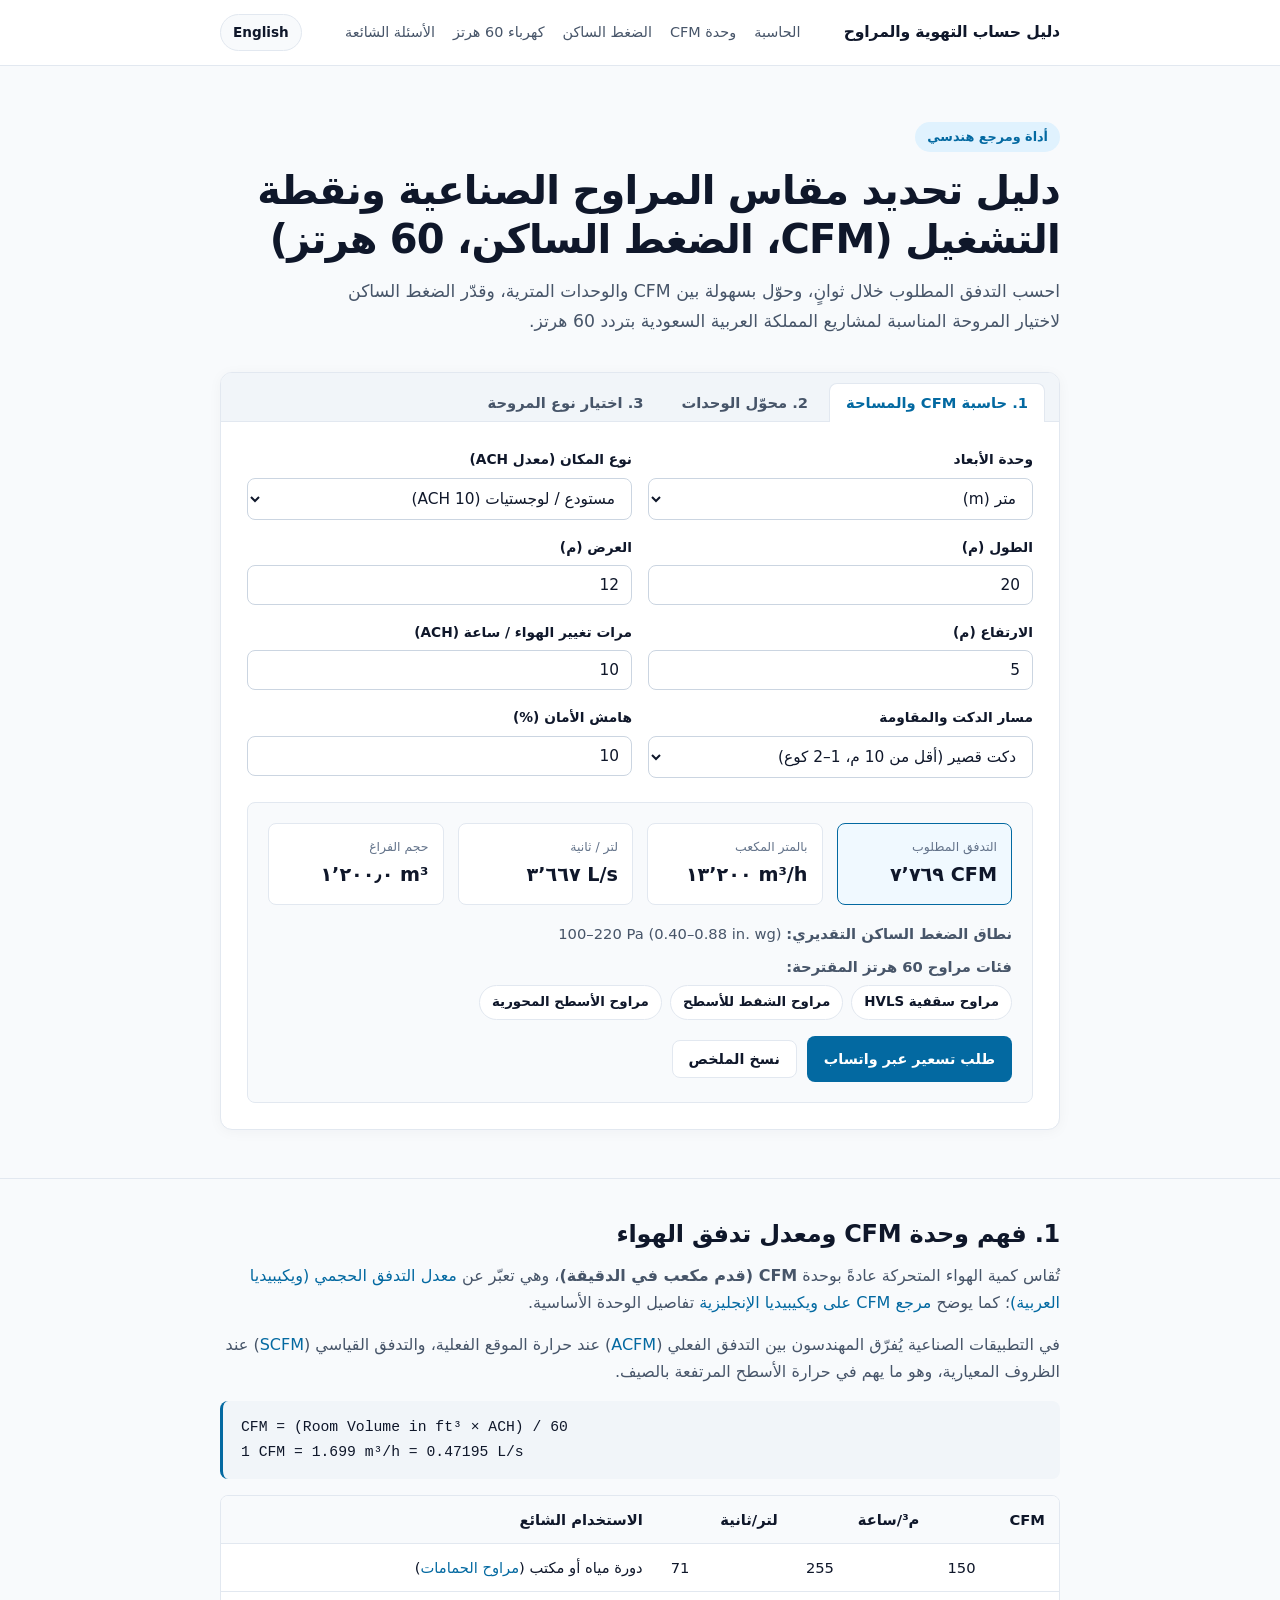
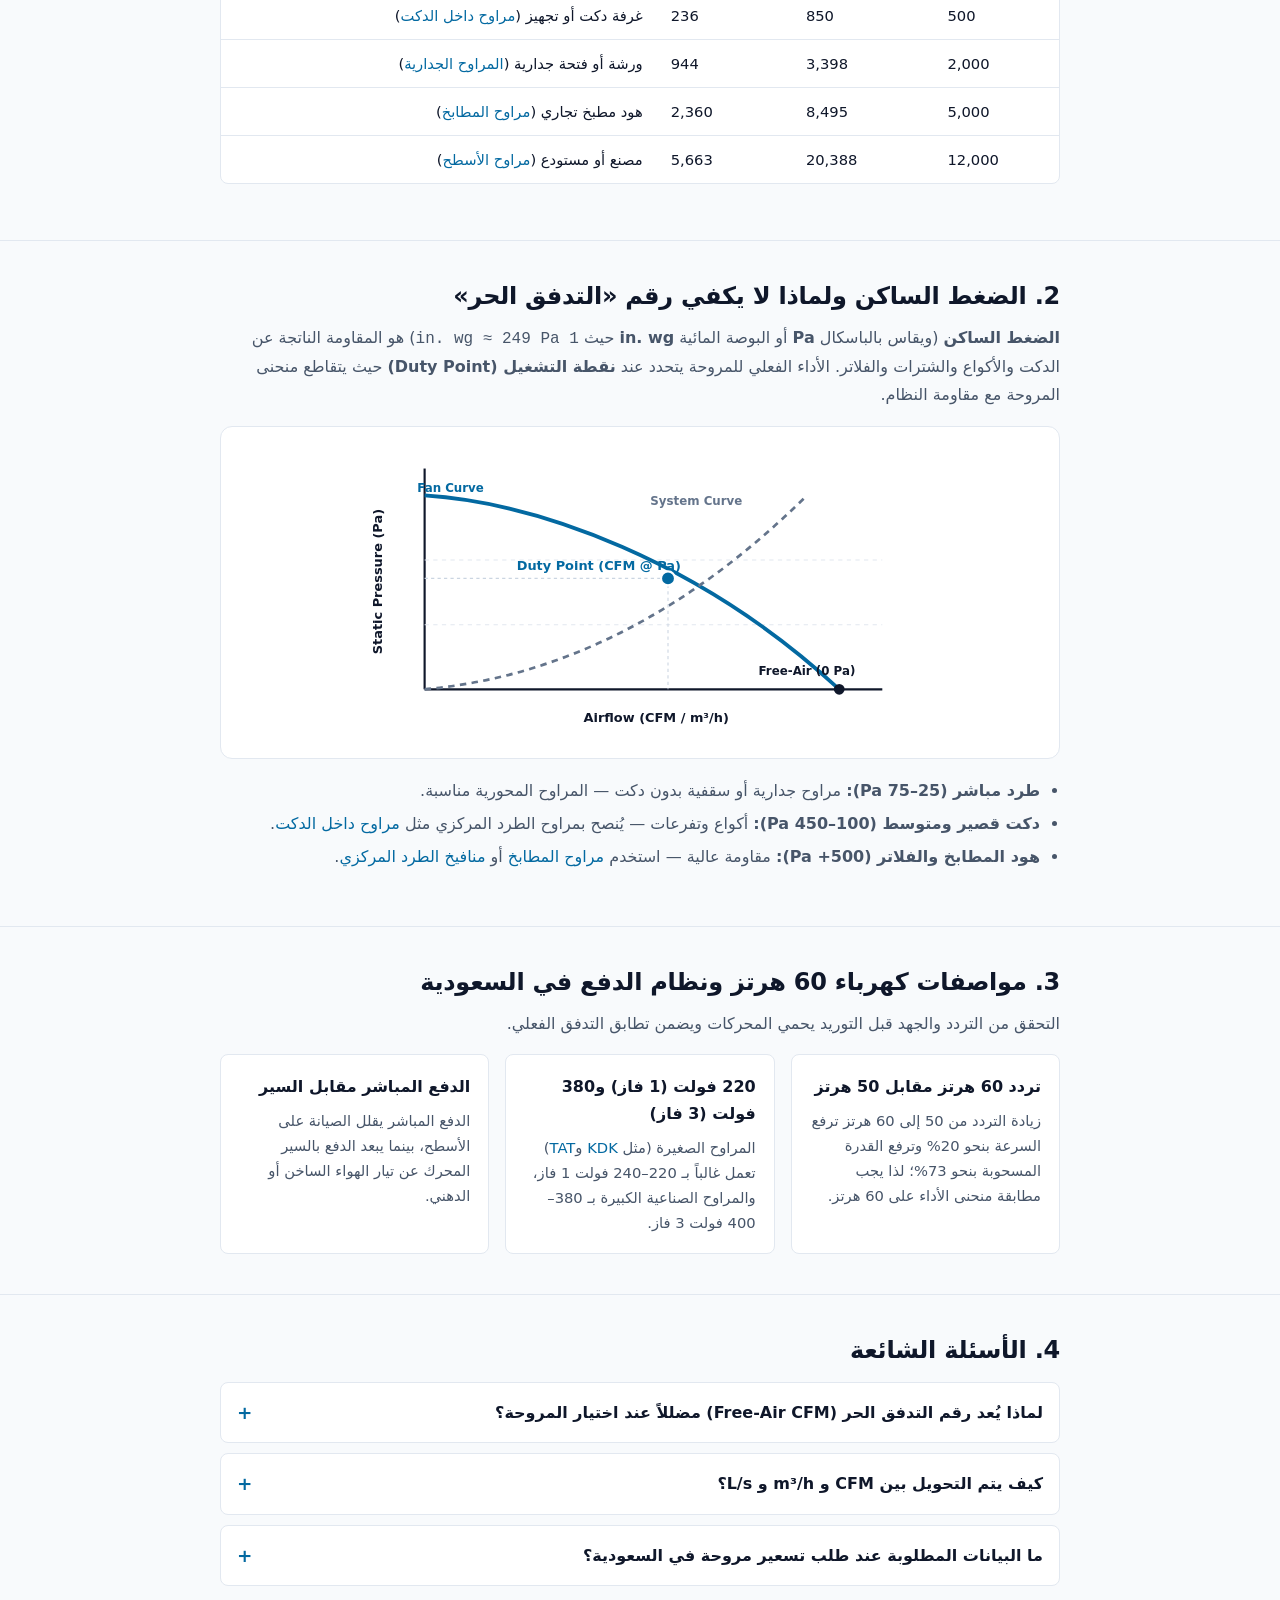
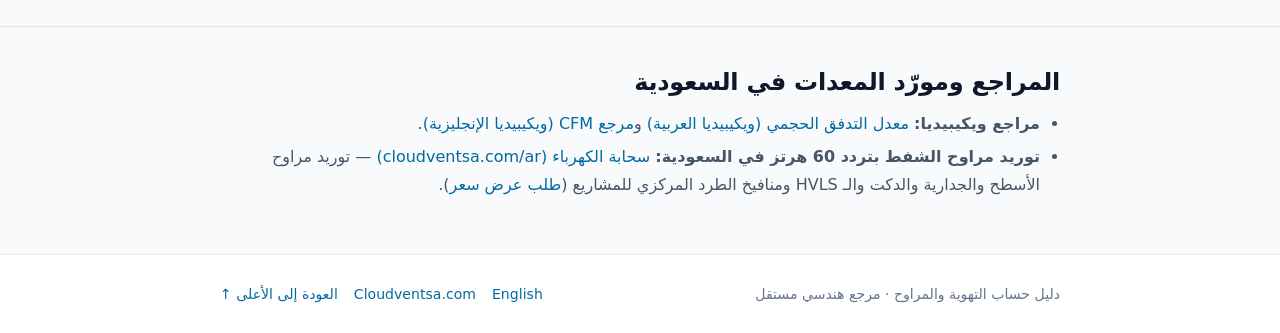
==== commit 828d194e: "Redesign: clean minimalist single-column tabbed layout without brand logo" ====
--- a/ar/index.html
+++ b/ar/index.html
@@ -3,11 +3,10 @@
 <head>
   <meta charset="UTF-8">
   <meta name="viewport" content="width=device-width, initial-scale=1.0">
-  <title>دليل تحديد مقاس المراوح الصناعية ونقطة التشغيل (CFM، الضغط الساكن، 60 هرتز) | سحابة الكهرباء</title>
-  <meta name="description" content="دليل هندسي وحاسبة تفاعلية لمقاولي الميكانيكا ومهندسي التكييف في السعودية: حساب معدل التدفق CFM والتحويل إلى م³/ساعة، فهم الضغط الساكن، واختيار مراوح الشفط بتردد 60 هرتز.">
+  <title>دليل تحديد مقاس المراوح الصناعية ونقطة التشغيل (CFM، الضغط الساكن، 60 هرتز)</title>
+  <meta name="description" content="حاسبة تفاعلية بسيطة ودليل هندسي لحساب CFM وتحويل الوحدات وتقدير الضغط الساكن واختيار مراوح التهوية الصناعية بتردد 60 هرتز في السعودية.">
   <meta name="robots" content="index, follow">
 
-  <!-- روابط canonical و hreflang لصفحة GitHub Pages -->
   <link rel="canonical" href="https://syednajafabbas.github.io/industrial-fan-sizing-guide/ar/">
   <link rel="alternate" hreflang="ar" href="https://syednajafabbas.github.io/industrial-fan-sizing-guide/ar/">
   <link rel="alternate" hreflang="en" href="https://syednajafabbas.github.io/industrial-fan-sizing-guide/">
@@ -15,10 +14,9 @@
 
   <meta property="og:type" content="article">
   <meta property="og:title" content="دليل تحديد مقاس المراوح الصناعية ونقطة التشغيل (CFM، الضغط الساكن، 60 هرتز)">
-  <meta property="og:description" content="حاسبة تفاعلية لحساب CFM ومرات تغيير الهواء والضغط الساكن واختيار مراوح التهوية المناسبة لتردد 60 هرتز في السعودية.">
+  <meta property="og:description" content="حاسبة CFM ومحوّل وحدات ودليل مبسط لاختيار مراوح الشفط الصناعية في السعودية.">
   <meta property="og:url" content="https://syednajafabbas.github.io/industrial-fan-sizing-guide/ar/">
-  <meta property="og:image" content="https://www.cloudventsa.com/assets/brand/logo-light-640.webp">
-  <meta name="twitter:card" content="summary_large_image">
+  <meta name="twitter:card" content="summary">
 
   <link rel="stylesheet" href="../assets/styles.css">
 
@@ -27,48 +25,20 @@
     "@context": "https://schema.org",
     "@graph": [
       {
-        "@type": "Organization",
-        "@id": "https://www.cloudventsa.com/#organization",
-        "name": "سحابة الكهرباء",
-        "legalName": "مؤسسة سحابة الكهرباء للتجارة",
-        "url": "https://www.cloudventsa.com/ar",
-        "logo": "https://www.cloudventsa.com/assets/brand/logo-light-640.webp",
-        "telephone": "+966562598137",
-        "email": "sales@cloudventsa.com",
-        "taxID": "311357535300003",
-        "identifier": [
-          { "@type": "PropertyValue", "name": "السجل التجاري", "value": "1010814785" },
-          { "@type": "PropertyValue", "name": "الرقم الموحد", "value": "7030019405" }
-        ],
-        "address": {
-          "@type": "PostalAddress",
-          "streetAddress": "8035 العادل الواعظ، حي الأمل",
-          "addressLocality": "الرياض",
-          "postalCode": "12643",
-          "addressCountry": "SA"
-        },
-        "areaServed": {
-          "@type": "Country",
-          "name": "المملكة العربية السعودية"
-        },
-        "sameAs": [
-          "https://www.facebook.com/cloudelectricalsa",
-          "https://www.instagram.com/cloudelectricalsa/",
-          "https://www.linkedin.com/company/cloudelectricalsa",
-          "https://pinterest.com/cloudelectricalsa/",
-          "https://x.com/cloudventsa"
-        ]
-      },
-      {
         "@type": "TechArticle",
         "headline": "دليل تحديد مقاس المراوح الصناعية ونقطة التشغيل (CFM، الضغط الساكن، 60 هرتز)",
-        "description": "دليل هندسي وحاسبة تفاعلية لتحديد مقاس مراوح الشفط الصناعية والتجارية في السعودية حسب التدفق والضغط الساكن وتردد 60 هرتز.",
+        "description": "دليل هندسي وحاسبة تفاعلية لحساب التدفق والضغط الساكن واختيار مراوح التهوية الصناعية بتردد 60 هرتز في السعودية.",
         "inLanguage": "ar",
-        "publisher": { "@id": "https://www.cloudventsa.com/#organization" },
+        "url": "https://syednajafabbas.github.io/industrial-fan-sizing-guide/ar/",
         "citation": [
           "https://ar.wikipedia.org/wiki/%D9%85%D8%B9%D8%AF%D9%84_%D8%A7%D9%84%D8%AA%D8%AF%D9%81%D9%82_%D8%A7%D9%84%D8%AD%D8%AC%D9%85%D9%8A",
           "https://en.wikipedia.org/wiki/Cubic_foot"
-        ]
+        ],
+        "mentions": {
+          "@type": "Organization",
+          "name": "سحابة الكهرباء",
+          "url": "https://www.cloudventsa.com/ar"
+        }
       },
       {
         "@type": "FAQPage",
@@ -78,23 +48,23 @@
             "name": "لماذا يُعد رقم التدفق الحر (Free-Air CFM) مضللاً عند اختيار مروحة الشفط؟",
             "acceptedAnswer": {
               "@type": "Answer",
-              "text": "التدفق الحر يُقاس عند ضغط ساكن يساوي صفراً بدون أي مجاري هواء (دكت) أو شترات أو فلاتر. عند تركيب المروحة في الموقع الفعلي، تقل كمية الهواء الخارجة بسبب مقاومة الدكت والفلاتر. لذلك يجب دائماً التحقق من التدفق عند الضغط الساكن المطلوب."
+              "text": "التدفق الحر يُقاس عند ضغط ساكن صفر بدون مجاري هواء أو فلاتر. في الواقع العملي تقل كمية الهواء بسبب مقاومة الدكت، لذا يجب التحقق من التدفق عند الضغط الساكن للمشروع."
             }
           },
           {
             "@type": "Question",
-            "name": "كيف يتم تحويل وحدة CFM إلى متر مكعب في الساعة (م³/ساعة) ولتر في الثانية؟",
+            "name": "كيف يتم تحويل CFM إلى م³/ساعة ولتر في الثانية؟",
             "acceptedAnswer": {
               "@type": "Answer",
-              "text": "اضرب قيمة CFM في 1.699 للحصول على متر مكعب في الساعة (م³/ساعة)، أو اضرب CFM في 0.47195 للحصول على لتر في الثانية (L/s). وللتحويل العكسي اقسم م³/ساعة على 1.699."
+              "text": "اضرب قيمة CFM في 1.699 للحصول على م³/ساعة، أو في 0.47195 للحصول على لتر/ثانية."
             }
           },
           {
             "@type": "Question",
-            "name": "لماذا يؤثر تردد الكهرباء 60 هرتز في السعودية على أداء المروحة؟",
+            "name": "لماذا يؤثر تردد 60 هرتز في السعودية على أداء المروحة؟",
             "acceptedAnswer": {
               "@type": "Answer",
-              "text": "تعمل شبكة الكهرباء في المملكة العربية السعودية بتردد 60 هرتز (220-240 فولت أحادي الطور أو 380-400 فولت ثلاثي الطور). تشغيل مروحة مصممة لـ 50 هرتز فقط على 60 هرتز يرفع سرعة الدوران بنحو 20% ويزيد استهلاك القدرة بنسبة قد تؤدي إلى احتراق المحرك، لذا يجب التأكد من منحنى الأداء على 60 هرتز."
+              "text": "تعمل الكهرباء في السعودية بتردد 60 هرتز. تشغيل مروحة مخصصة لـ 50 هرتز فقط على 60 هرتز يرفع السرعة بنحو 20% ويزيد سحب القدرة بشكل قد يتلف المحرك."
             }
           }
         ]
@@ -105,592 +75,370 @@
 </head>
 <body id="top">
 
-  <!-- Top Utility Bar -->
-  <div class="utility-bar">
-    <div class="container utility-bar__inner">
-      <div>حي الأمل، الرياض &middot; توريد للمشاريع في السعودية</div>
-      <div class="utility-bar__links">
-        <a href="https://wa.me/966562598137" target="_blank" rel="noopener">دعم المشاريع</a>
-        <a href="tel:+966562598137" dir="ltr">+966 56 259 8137</a>
-        <a href="mailto:sales@cloudventsa.com">sales@cloudventsa.com</a>
-      </div>
-    </div>
-  </div>
-
-  <!-- Main Sticky Header -->
-  <header class="site-header">
-    <div class="container site-header__inner">
-      <a class="brand-link" href="https://www.cloudventsa.com/ar" target="_blank" rel="noopener" aria-label="سحابة الكهرباء — الرئيسية">
-        <img class="brand-logo" src="https://www.cloudventsa.com/assets/brand/logo-light-640.webp" alt="شعار سحابة الكهرباء" width="180" height="44">
-      </a>
-
-      <nav class="site-nav" aria-label="أقسام الدليل">
-        <a href="#calculator">حاسبة CFM</a>
-        <a href="#cfm-guide">وحدات التدفق</a>
-        <a href="#static-pressure">الضغط الساكن</a>
-        <a href="#saudi-60hz">كهرباء 60 هرتز</a>
-        <a href="#fan-selector">اختيار المروحة</a>
+  <header class="topbar">
+    <div class="container topbar__inner">
+      <a class="site-title" href="./">دليل حساب التهوية والمراوح</a>
+      <nav class="topbar__nav" aria-label="الأقسام">
+        <a href="#tools">الحاسبة</a>
+        <a href="#cfm">وحدة CFM</a>
+        <a href="#pressure">الضغط الساكن</a>
+        <a href="#power">كهرباء 60 هرتز</a>
         <a href="#faq">الأسئلة الشائعة</a>
       </nav>
-
-      <div class="header-actions">
-        <a class="btn btn-lang" href="../" hreflang="en" lang="en">English</a>
-        <a class="btn btn-secondary" href="tel:+966562598137">اتصل بنا</a>
-        <a class="btn btn-primary" href="https://wa.me/966562598137" target="_blank" rel="noopener">مبيعات واتساب</a>
-      </div>
+      <a class="lang-pill" href="../" hreflang="en" lang="en">English</a>
     </div>
   </header>
 
   <main>
-    <!-- Hero Section -->
+    <!-- Hero -->
     <section class="hero">
-      <div class="container hero__grid">
-        <div>
-          <span class="badge">دليل هندسي للمقاولين ومشتري المشاريع</span>
-          <h1>دليل تحديد مقاس المراوح الصناعية ونقطة التشغيل (CFM، الضغط الساكن، 60 هرتز)</h1>
-          <p class="hero__lead">
-            اختيار مروحة الشفط بناءً على رقم «التدفق الحر» فقط هو السبب الأكثر شيوعاً لضعف السحب في المطابخ التجارية والمصانع والمستودعات. استخدم هذا الدليل العملي والحاسبة التفاعلية لحساب التدفق المطلوب وتحديد نقطة التشغيل الصحيحة لمشاريع المملكة العربية السعودية.
-          </p>
-          <div class="hero__actions">
-            <a class="btn btn-primary" href="#calculator">احسب مقاس المروحة الآن</a>
-            <a class="btn btn-secondary" href="https://www.cloudventsa.com/ar" target="_blank" rel="noopener">تصفّح مجموعة المنتجات</a>
-          </div>
-        </div>
-
-        <aside class="hero__card" aria-label="قواعد أساسية قبل الشراء">
-          <h2>4 قواعد أساسية قبل طلب أي مروحة صناعية</h2>
-          <ul>
-            <li><strong>لا تعتمد على التدفق الحر (Free-Air) وحده:</strong> اطلب دائماً قيمة التدفق عند الضغط الساكن الفعلي للدكت والفلاتر.</li>
-            <li><strong>تطابق تردد 60 هرتز في السعودية:</strong> تأكد من أن منحنى الأداء ولوحة المحرك يدعمان 220–240 فولت (1 فاز) أو 380–400 فولت (3 فاز) بتردد <strong>60 هرتز</strong>.</li>
-            <li><strong>اختر نوع الريشة حسب المقاومة:</strong> المراوح المحورية للتدفق العالي بدون دكت؛ ومراوح الطرد المركزي للدكت والضغط الساكن العالي.</li>
-            <li><strong>أضف هامش أمان هندسي:</strong> احتسب نسبة 10–15% لتسريب مجاري الهواء واتساخ الفلاتر مع التشغيل.</li>
-          </ul>
-        </aside>
-      </div>
-    </section>
-
-    <!-- Interactive Calculator -->
-    <section class="section" id="calculator">
-      <div class="container">
-        <div class="section__header">
-          <h2>حاسبة CFM ومرات تغيير الهواء (ACH) والضغط الساكن التقديري</h2>
-          <p>أدخل أبعاد المكان واختر نوع النشاط ومسار مجرى الهواء لحساب التدفق المطلوب وتحديد الفئات المناسبة.</p>
-        </div>
-
-        <div class="calc-layout">
-          <div class="card">
-            <form class="form-grid" onsubmit="return false;">
-              <div class="form-group">
-                <label for="unitSystem">وحدة القياس</label>
-                <select id="unitSystem" class="form-control">
+      <div class="container">
+        <span class="hero__eyebrow">أداة ومرجع هندسي</span>
+        <h1>دليل تحديد مقاس المراوح الصناعية ونقطة التشغيل (CFM، الضغط الساكن، 60 هرتز)</h1>
+        <p>
+          احسب التدفق المطلوب خلال ثوانٍ، وحوّل بسهولة بين CFM والوحدات المترية، وقدّر الضغط الساكن لاختيار المروحة المناسبة لمشاريع المملكة العربية السعودية بتردد 60 هرتز.
+        </p>
+      </div>
+    </section>
+
+    <!-- Single Tabbed Interactive Workspace -->
+    <section class="tool-section" id="tools">
+      <div class="container">
+        <div class="tool-card">
+          <div class="tabs" role="tablist" aria-label="أدوات حساب المراوح">
+            <button id="tab-sizing" class="tab-btn" role="tab" aria-selected="true" aria-controls="panel-sizing">1. حاسبة CFM والمساحة</button>
+            <button id="tab-convert" class="tab-btn" role="tab" aria-selected="false" aria-controls="panel-convert">2. محوّل الوحدات</button>
+            <button id="tab-finder" class="tab-btn" role="tab" aria-selected="false" aria-controls="panel-finder">3. اختيار نوع المروحة</button>
+          </div>
+
+          <!-- Panel 1 -->
+          <div id="panel-sizing" class="tab-panel" role="tabpanel" aria-labelledby="tab-sizing">
+            <div class="form-grid">
+              <div class="field">
+                <label for="unitSystem">وحدة الأبعاد</label>
+                <select id="unitSystem" class="input">
                   <option value="m" selected>متر (m)</option>
                   <option value="ft">قدم (ft)</option>
                 </select>
               </div>
-
-              <div class="form-group">
-                <label for="appPreset">نوع المشروع / التطبيق (معدل ACH تقريبي)</label>
-                <select id="appPreset" class="form-control">
-                  <option value="warehouse" selected>مستودع / مركز لوجستي (10 ACH)</option>
-                  <option value="factory">مصنع / ورشة / إزالة حرارة (18 ACH)</option>
-                  <option value="kitchen">مطبخ تجاري / هود شفط (30 ACH)</option>
+              <div class="field">
+                <label for="appPreset">نوع المكان (معدل ACH)</label>
+                <select id="appPreset" class="input">
+                  <option value="warehouse" selected>مستودع / لوجستيات (10 ACH)</option>
+                  <option value="factory">مصنع / ورشة عمل (18 ACH)</option>
+                  <option value="kitchen">مطبخ تجاري (30 ACH)</option>
                   <option value="washroom">دورات مياه تجارية (12 ACH)</option>
-                  <option value="office">مكاتب / معارض / ممرات (6 ACH)</option>
-                  <option value="electrical">غرفة كهرباء / ميكانيكا / مولدات (20 ACH)</option>
+                  <option value="office">مكتب / معرض (6 ACH)</option>
+                  <option value="electrical">غرفة كهرباء / ميكانيكا (20 ACH)</option>
                   <option value="poultry">مزارع دواجن / بيوت محمية (40 ACH)</option>
-                  <option value="confined">مواقع بناء / تهوية أماكن مغلقة (25 ACH)</option>
-                </select>
-              </div>
-
-              <div class="form-group">
+                </select>
+              </div>
+              <div class="field">
                 <label for="roomLength">الطول <span data-dim-unit>(م)</span></label>
-                <input id="roomLength" type="number" class="form-control tabular" value="20" min="0.5" step="0.5">
-              </div>
-
-              <div class="form-group">
+                <input id="roomLength" type="number" class="input tabular" value="20" min="0.5" step="0.5">
+              </div>
+              <div class="field">
                 <label for="roomWidth">العرض <span data-dim-unit>(م)</span></label>
-                <input id="roomWidth" type="number" class="form-control tabular" value="12" min="0.5" step="0.5">
-              </div>
-
-              <div class="form-group">
+                <input id="roomWidth" type="number" class="input tabular" value="12" min="0.5" step="0.5">
+              </div>
+              <div class="field">
                 <label for="roomHeight">الارتفاع <span data-dim-unit>(م)</span></label>
-                <input id="roomHeight" type="number" class="form-control tabular" value="5" min="1" step="0.5">
-              </div>
-
-              <div class="form-group">
-                <label for="customAch">مرات تغيير الهواء في الساعة (ACH)</label>
-                <input id="customAch" type="number" class="form-control tabular" value="10" min="1" max="120" step="1">
-              </div>
-
-              <div class="form-group">
+                <input id="roomHeight" type="number" class="input tabular" value="5" min="1" step="0.5">
+              </div>
+              <div class="field">
+                <label for="customAch">مرات تغيير الهواء / ساعة (ACH)</label>
+                <input id="customAch" type="number" class="input tabular" value="10" min="1" max="120" step="1">
+              </div>
+              <div class="field">
                 <label for="ductType">مسار الدكت والمقاومة</label>
-                <select id="ductType" class="form-control">
-                  <option value="free">طرد مباشر (جداري/سقفي بدون دكت)</option>
+                <select id="ductType" class="input">
+                  <option value="free">طرد مباشر بدون دكت (جداري / سقفي)</option>
                   <option value="short" selected>دكت قصير (أقل من 10 م، 1–2 كوع)</option>
-                  <option value="medium">شبكة دكت متوسطة (تفرعات + مخمد)</option>
-                  <option value="high">ضغط ساكن عالٍ (هود مطبخ / فلاتر / دكت طويل)</option>
-                </select>
-              </div>
-
-              <div class="form-group">
-                <label for="safetyMargin">هامش الأمان والتسريب (%)</label>
-                <input id="safetyMargin" type="number" class="form-control tabular" value="10" min="0" max="50" step="5">
-              </div>
-            </form>
-
-            <div class="note-box">
-              <strong>ملاحظة هندسية:</strong> القيم الناتجة تقدير مبدئي للحسابات الحجمية. في المطابخ التجارية (حساب سرعة السحب على الهود) والعمليات الحرارية العالية يجب مراجعة جداول التصميم الهندسي المعتمدة.
-            </div>
-          </div>
-
-          <div class="results-panel" aria-live="polite">
-            <h3>نقطة التشغيل المبدئية المحسوبة</h3>
-            <div class="kpi-grid">
-              <div class="kpi-box kpi-box--highlight">
-                <span class="kpi-box__label">التدفق التصميمي (CFM)</span>
-                <span id="outCfm" class="kpi-box__value tabular" dir="ltr">—</span>
-              </div>
-              <div class="kpi-box">
-                <span class="kpi-box__label">التدفق المتري (م³/ساعة)</span>
-                <span id="outM3h" class="kpi-box__value tabular" dir="ltr">—</span>
-              </div>
-              <div class="kpi-box">
-                <span class="kpi-box__label">معدل التدفق (لتر/ثانية)</span>
-                <span id="outLs" class="kpi-box__value tabular" dir="ltr">—</span>
-              </div>
-              <div class="kpi-box">
-                <span class="kpi-box__label">حجم الفراغ</span>
-                <span id="outVolume" class="kpi-box__value tabular" dir="ltr">—</span>
-              </div>
-            </div>
-
-            <div class="rec-box">
-              <strong>نطاق الضغط الساكن التقديري:</strong><br>
-              <span id="outPressure" class="tabular" dir="ltr">—</span>
-            </div>
-
-            <div class="rec-box">
-              <strong>فئات المراوح المقترحة من سحابة الكهرباء:</strong>
-              <div id="recLinks" class="rec-links"></div>
-            </div>
-
-            <div style="display:flex; flex-wrap:wrap; gap:10px;">
-              <a id="waQuoteBtn" class="btn btn-primary" href="https://wa.me/966562598137" target="_blank" rel="noopener">إرسال نقطة التشغيل عبر واتساب</a>
-              <button id="copySpecBtn" type="button" class="btn btn-secondary">نسخ المواصفات</button>
-            </div>
-            <div id="copyFeedback" class="copy-feedback" role="status"></div>
-          </div>
-        </div>
-
-        <!-- Quick Unit Converter -->
-        <div class="card" style="margin-top:24px;">
-          <h3>محوّل وحدات التدفق والضغط الساكن السريع</h3>
-          <div class="grid-2">
-            <div>
-              <p style="margin-top:0; color:var(--ink-muted); font-size:0.92rem;">اكتب في أي خانة للتحويل الفوري لوحدات تدفق الهواء:</p>
-              <div class="grid-3">
-                <div class="form-group">
-                  <label for="convCfm">CFM (قدم³/دقيقة)</label>
-                  <input id="convCfm" type="number" class="form-control tabular" dir="ltr" value="1000" step="any">
+                  <option value="medium">شبكة دكت متوسطة + مخمدات</option>
+                  <option value="high">ضغط ساكن عالٍ (هود مطبخ / فلاتر)</option>
+                </select>
+              </div>
+              <div class="field">
+                <label for="safetyMargin">هامش الأمان (%)</label>
+                <input id="safetyMargin" type="number" class="input tabular" value="10" min="0" max="50" step="5">
+              </div>
+            </div>
+
+            <div class="result-strip" aria-live="polite">
+              <div class="result-metrics">
+                <div class="metric metric--primary">
+                  <span class="metric__label">التدفق المطلوب</span>
+                  <span id="outCfm" class="metric__value tabular" dir="ltr">—</span>
                 </div>
-                <div class="form-group">
-                  <label for="convM3h">م³/ساعة (m³/h)</label>
-                  <input id="convM3h" type="number" class="form-control tabular" dir="ltr" value="1699.0" step="any">
+                <div class="metric">
+                  <span class="metric__label">بالمتر المكعب</span>
+                  <span id="outM3h" class="metric__value tabular" dir="ltr">—</span>
                 </div>
-                <div class="form-group">
-                  <label for="convLs">لتر/ثانية (L/s)</label>
-                  <input id="convLs" type="number" class="form-control tabular" dir="ltr" value="471.9" step="any">
+                <div class="metric">
+                  <span class="metric__label">لتر / ثانية</span>
+                  <span id="outLs" class="metric__value tabular" dir="ltr">—</span>
                 </div>
-              </div>
-            </div>
-            <div>
-              <p style="margin-top:0; color:var(--ink-muted); font-size:0.92rem;">التحويل بين وحدات الضغط الساكن:</p>
-              <div class="grid-2">
-                <div class="form-group">
-                  <label for="convPa">باسكال (Pa)</label>
-                  <input id="convPa" type="number" class="form-control tabular" dir="ltr" value="250" step="any">
+                <div class="metric">
+                  <span class="metric__label">حجم الفراغ</span>
+                  <span id="outVolume" class="metric__value tabular" dir="ltr">—</span>
                 </div>
-                <div class="form-group">
-                  <label for="convInwg">بوصة عمود ماء (in. wg)</label>
-                  <input id="convInwg" type="number" class="form-control tabular" dir="ltr" value="1.00" step="any">
+              </div>
+
+              <div class="result-meta">
+                <div><strong>نطاق الضغط الساكن التقديري:</strong> <span id="outPressure" class="tabular" dir="ltr">—</span></div>
+                <div>
+                  <strong>فئات مراوح 60 هرتز المقترحة:</strong>
+                  <div id="recLinks" class="chip-row"></div>
                 </div>
               </div>
-            </div>
-          </div>
-        </div>
-      </div>
-    </section>
-
-    <!-- CFM & Wikipedia Reference -->
-    <section class="section section--alt" id="cfm-guide">
-      <div class="container">
-        <div class="section__header">
-          <h2>ما هي وحدة CFM وكيف يتم حسابها؟</h2>
-          <p>شرح معدل التدفق الحجمي والفرق بين التدفق الفعلي والقياسي والتحويلات المعتمدة في جداول المشاريع.</p>
-        </div>
-
-        <div class="grid-2">
-          <div class="card">
-            <h3>تعريف CFM والمرجع العلمي</h3>
-            <p>
-              تُعبّر وحدة <strong>CFM (قدم مكعب في الدقيقة — Cubic Feet per Minute)</strong> عن <a href="https://ar.wikipedia.org/wiki/%D9%85%D8%B9%D8%AF%D9%84_%D8%A7%D9%84%D8%AA%D8%AF%D9%81%D9%82_%D8%A7%D9%84%D8%AD%D8%AC%D9%85%D9%8A" target="_blank" rel="noopener noreferrer">معدل التدفق الحجمي (ويكيبيديا العربية)</a> للهواء المار عبر مقطع محدد خلال دقيقة واحدة، ويمكن الاطلاع على التعريف التفصيلي للوحدة في <a href="https://en.wikipedia.org/wiki/Cubic_foot" target="_blank" rel="noopener noreferrer">مرجع CFM / Cubic foot على ويكيبيديا</a>.
-            </p>
-            <p>
-              في التطبيقات الصناعية عالية الحرارة (مثل أسطح المباني في الرياض صيفاً عند 45–50 درجة مئوية)، يجب الانتباه إلى الفرق بين التدفق الفعلي
-              <a href="https://en.wikipedia.org/wiki/Actual_cubic_feet_per_minute" target="_blank" rel="noopener noreferrer">ACFM (ويكيبيديا)</a>
-              والتدفق القياسي
-              <a href="https://en.wikipedia.org/wiki/Standard_cubic_feet_per_minute" target="_blank" rel="noopener noreferrer">SCFM (ويكيبيديا)</a>
-              حيث تقل كثافة الهواء الساخن مما يتطلب التحقق من قدرة تبريد المحرك وتحمّل الحرارة.
-            </p>
-            <div class="formula-bar" dir="ltr">
-              CFM = (Room Volume ft³ × ACH) / 60<br>
-              m³/h = Room Volume m³ × ACH<br>
-              1 CFM = 1.699 m³/h = 0.47195 L/s
-            </div>
-          </div>
-
-          <div class="card">
-            <h3>جدول تحويل سريع لأبرز التطبيقات</h3>
-            <div class="table-wrap">
-              <table>
-                <thead>
-                  <tr>
-                    <th>التدفق (CFM)</th>
-                    <th>م³/ساعة</th>
-                    <th>لتر/ثانية</th>
-                    <th>الاستخدام الشائع</th>
-                  </tr>
-                </thead>
-                <tbody class="tabular">
-                  <tr>
-                    <td dir="ltr">150 CFM</td>
-                    <td dir="ltr">255 m³/h</td>
-                    <td dir="ltr">71 L/s</td>
-                    <td>دورة مياه مفردة أو مكتب (<a href="https://www.cloudventsa.com/ar/bathroom-exhaust-fan" target="_blank" rel="noopener">مراوح الحمامات</a> / <a href="https://www.cloudventsa.com/ar/kdk-exhaust-fan" target="_blank" rel="noopener">KDK</a>)</td>
-                  </tr>
-                  <tr>
-                    <td dir="ltr">500 CFM</td>
-                    <td dir="ltr">850 m³/h</td>
-                    <td dir="ltr">236 L/s</td>
-                    <td>غرفة تجهيز أو دكت تجاري (<a href="https://www.cloudventsa.com/ar/inline-fan" target="_blank" rel="noopener">مراوح داخل الدكت</a>)</td>
-                  </tr>
-                  <tr>
-                    <td dir="ltr">2,000 CFM</td>
-                    <td dir="ltr">3,398 m³/h</td>
-                    <td dir="ltr">944 L/s</td>
-                    <td>ورشة عمل أو مستودع صغير (<a href="https://www.cloudventsa.com/ar/wall-mounted-fan" target="_blank" rel="noopener">المراوح الجدارية</a>)</td>
-                  </tr>
-                  <tr>
-                    <td dir="ltr">5,000 CFM</td>
-                    <td dir="ltr">8,495 m³/h</td>
-                    <td dir="ltr">2,360 L/s</td>
-                    <td>هود مطبخ تجاري (<a href="https://www.cloudventsa.com/ar/roof-fan" target="_blank" rel="noopener">مراوح الأسطح RCU</a>)</td>
-                  </tr>
-                  <tr>
-                    <td dir="ltr">12,000 CFM</td>
-                    <td dir="ltr">20,388 m³/h</td>
-                    <td dir="ltr">5,663 L/s</td>
-                    <td>مصنع أو مستودع كبير (<a href="https://www.cloudventsa.com/ar/roof-fan" target="_blank" rel="noopener">RCD / DWT</a>)</td>
-                  </tr>
-                </tbody>
-              </table>
-            </div>
-          </div>
-        </div>
-      </div>
-    </section>
-
-    <!-- Static Pressure & Duty Point -->
-    <section class="section" id="static-pressure">
-      <div class="container">
-        <div class="section__header">
-          <h2>الضغط الساكن ونقطة التشغيل الفعلية (Duty Point)</h2>
-          <p>تتقاطع قدرة المروحة مع مقاومة شبكة الدكت عند نقطة واحدة تُسمى «نقطة التشغيل».</p>
-        </div>
-
-        <div class="grid-2">
-          <div class="diagram-wrap">
-            <h3 style="margin-top:0;">منحنى المروحة مقابل منحنى مقاومة الدكت</h3>
-            <svg viewBox="0 0 520 300" role="img" aria-label="رسم توضيحي لنقطة التشغيل بين منحنى المروحة ومنحنى مقاومة النظام" style="width:100%; height:auto; display:block;" dir="ltr">
-              <rect x="0" y="0" width="520" height="300" fill="#ffffff"/>
-              <line x1="60" y1="250" x2="490" y2="250" stroke="#0f172a" stroke-width="2"/>
-              <line x1="60" y1="25" x2="60" y2="250" stroke="#0f172a" stroke-width="2"/>
-              <line x1="60" y1="190" x2="490" y2="190" stroke="#e2e8f0" stroke-dasharray="4 4"/>
-              <line x1="60" y1="130" x2="490" y2="130" stroke="#e2e8f0" stroke-dasharray="4 4"/>
-              <line x1="60" y1="70" x2="490" y2="70" stroke="#e2e8f0" stroke-dasharray="4 4"/>
-              <path d="M 60 55 C 165 62, 315 118, 445 250" fill="none" stroke="#d9251d" stroke-width="3.5"/>
-              <path d="M 60 250 Q 250 232, 415 55" fill="none" stroke="#0f172a" stroke-width="3" stroke-dasharray="7 5"/>
-              <line x1="286" y1="137" x2="286" y2="250" stroke="#94a3b8" stroke-dasharray="3 3"/>
-              <line x1="60" y1="137" x2="286" y2="137" stroke="#94a3b8" stroke-dasharray="3 3"/>
-              <circle cx="286" cy="137" r="7" fill="#d9251d" stroke="#ffffff" stroke-width="2"/>
-              <circle cx="445" cy="250" r="6" fill="#0f172a"/>
-              <text x="275" y="280" text-anchor="middle" font-size="13" fill="#0f172a" font-weight="600">Airflow (CFM / m³/h)</text>
-              <text x="22" y="140" text-anchor="middle" font-size="13" fill="#0f172a" font-weight="600" transform="rotate(-90 22 140)">Static Pressure (Pa)</text>
-              <text x="298" y="128" font-size="12" fill="#d9251d" font-weight="700">Duty Point</text>
-              <text x="298" y="144" font-size="11" fill="#475569">(CFM @ Pa)</text>
-              <text x="415" y="236" text-anchor="middle" font-size="11" fill="#0f172a" font-weight="700">Free-Air (0 Pa)</text>
-              <text x="125" y="50" font-size="12" fill="#d9251d" font-weight="600">Fan Curve</text>
-              <text x="348" y="62" font-size="11" fill="#0f172a" font-weight="600">System Curve</text>
-            </svg>
-          </div>
-
-          <div class="card">
-            <h3>مصادر فقد الضغط الساكن في المشاريع</h3>
-            <p>
-              يُقاس <strong>الضغط الساكن</strong> بوحدة <strong>باسكال (Pa)</strong> أو <strong>بوصة عمود ماء (in. wg)</strong> حيث يعادل <code>1 in. wg &approx; 249 Pa</code>. كلما زادت المقاومة، انخفض التدفق الفعلي مقارنة بالتدفق الحر:
-            </p>
-            <ul>
-              <li><strong>الشترات ومخمدات عدم الارتداد:</strong> تضيف عادةً 20–50 باسكال.</li>
-              <li><strong>الدكت المستقيم:</strong> حوالي 1–3 باسكال لكل متر عند السرعات القياسية.</li>
-              <li><strong>الأكواع 90&deg; وأغطية الطقس:</strong> 25–75 باسكال لكل قطعة حسب نصف القطر.</li>
-              <li><strong>فلاتر الزيوت وهود المطابخ:</strong> 125–300+ باسكال وتزيد مع تراكم الدهون.</li>
-              <li><strong>فلاتر الغبار والـ HEPA:</strong> 100–400+ باسكال حسب حالة الفلتر.</li>
-            </ul>
-            <p style="margin-bottom:0;">
-              للأنظمة ذات المقاومة الأعلى من 150 باسكال يُنصح بمراوح الطرد المركزي مثل
-              <a href="https://www.cloudventsa.com/ar/centrifugal-blower" target="_blank" rel="noopener">منافيخ الطرد المركزي</a>
-              أو <a href="https://www.cloudventsa.com/ar/inline-fan" target="_blank" rel="noopener">مراوح الطرد المركزي داخل الدكت</a>.
-            </p>
-          </div>
-        </div>
-      </div>
-    </section>
-
-    <!-- 60Hz Saudi Power & Drive Selection -->
-    <section class="section section--alt" id="saudi-60hz">
-      <div class="container">
-        <div class="section__header">
-          <h2>متطلبات كهرباء 60 هرتز ونوع التشغيل في السعودية</h2>
-          <p>تجنّب احتراق المحركات واختلاف التدفق عند التوريد للمشاريع السعودية.</p>
-        </div>
-
-        <div class="grid-3">
-          <div class="card">
-            <h3>1. التردد (60 هرتز مقابل 50 هرتز)</h3>
-            <p>
-              تعمل الشبكة الكهربائية في السعودية بتردد <strong>60 هرتز</strong>. وفق قوانين التشابه للمراوح، زيادة التردد من 50 إلى 60 هرتز ترفع السرعة بنحو 20% وترفع القدرة المسحوبة بنحو <strong>73%</strong>. لذلك يجب عدم تركيب مروحة غير معتمدة لـ 60 هرتز دون مطابقة منحنى الأداء ولوحة المحرك.
-            </p>
-          </div>
-
-          <div class="card">
-            <h3>2. الجهد والأطوار في المملكة</h3>
-            <p>
-              تتوفر المراوح الخفيفة والتجارية (مثل <a href="https://www.cloudventsa.com/ar/kdk-exhaust-fan" target="_blank" rel="noopener">مراوح شفط KDK</a> و<a href="https://www.cloudventsa.com/ar/tat-exhaust-fan" target="_blank" rel="noopener">TAT</a>) بجهد <strong>220–240 فولت / 1 فاز / 60 هرتز</strong>، بينما تعتمد المراوح الصناعية الكبيرة ومراوح الأسطح على <strong>380–400 فولت / 3 فاز / 60 هرتز</strong>.
-            </p>
-          </div>
-
-          <div class="card">
-            <h3>3. الدفع المباشر مقابل السير (Belt-Drive)</h3>
-            <p>
-              <strong>الدفع المباشر (Direct-Drive)</strong> يقلل أعمال الصيانة في حرارة الأسطح لعدم وجود سيور وبكرات. أما <strong>الدفع بالسير (Belt-Drive)</strong> فيسمح بتعديل السرعة أثناء الموازنة (T&amp;C) ويبعد المحرك عن تيار الهواء الساخن أو الدهني في المطابخ.
-            </p>
-          </div>
-        </div>
-      </div>
-    </section>
-
-    <!-- Interactive Selector -->
-    <section class="section" id="fan-selector">
-      <div class="container">
-        <div class="section__header">
-          <h2>مُحدد نوع المروحة المناسب لنقطة التشغيل</h2>
-          <p>اختر مكان التركيب وطبيعة الهواء والجهد الكهربائي لمعرفة السلسلة الأنسب من سحابة الكهرباء.</p>
-        </div>
-
-        <div class="calc-layout">
-          <div class="card">
+
+              <div class="tool-actions">
+                <a id="waQuoteBtn" class="btn btn--primary" href="https://wa.me/966562598137" target="_blank" rel="noopener">طلب تسعير عبر واتساب</a>
+                <button id="copySpecBtn" type="button" class="btn btn--ghost">نسخ الملخص</button>
+                <span id="copyFeedback" class="copy-note" role="status"></span>
+              </div>
+            </div>
+          </div>
+
+          <!-- Panel 2 -->
+          <div id="panel-convert" class="tab-panel" role="tabpanel" aria-labelledby="tab-convert" hidden>
+            <p style="margin-top:0; color:var(--ink-muted);">اكتب القيمة في أي خانة للتحويل الفوري لوحدات التدفق أو الضغط الساكن.</p>
+            <h3 style="margin-top:12px;">تحويل معدل التدفق</h3>
+            <div class="form-grid--3">
+              <div class="field">
+                <label for="convCfm">CFM (قدم³/دقيقة)</label>
+                <input id="convCfm" type="number" class="input tabular" dir="ltr" value="1000" step="any">
+              </div>
+              <div class="field">
+                <label for="convM3h">متر مكعب / ساعة (m³/h)</label>
+                <input id="convM3h" type="number" class="input tabular" dir="ltr" value="1699.0" step="any">
+              </div>
+              <div class="field">
+                <label for="convLs">لتر / ثانية (L/s)</label>
+                <input id="convLs" type="number" class="input tabular" dir="ltr" value="471.9" step="any">
+              </div>
+            </div>
+
+            <h3 style="margin-top:24px;">تحويل الضغط الساكن</h3>
             <div class="form-grid">
-              <div class="form-group form-group--full">
-                <label for="selMount">1. مكان التركيب</label>
-                <select id="selMount" class="form-control">
-                  <option value="roof" selected>على السطح (Rooftop Curb)</option>
+              <div class="field">
+                <label for="convPa">باسكال (Pa)</label>
+                <input id="convPa" type="number" class="input tabular" dir="ltr" value="250" step="any">
+              </div>
+              <div class="field">
+                <label for="convInwg">بوصة عمود ماء (in. wg)</label>
+                <input id="convInwg" type="number" class="input tabular" dir="ltr" value="1.00" step="any">
+              </div>
+            </div>
+          </div>
+
+          <!-- Panel 3 -->
+          <div id="panel-finder" class="tab-panel" role="tabpanel" aria-labelledby="tab-finder" hidden>
+            <div class="form-grid">
+              <div class="field field--full">
+                <label for="selMount">مكان التركيب</label>
+                <select id="selMount" class="input">
+                  <option value="roof" selected>على السطح</option>
                   <option value="wall">فتحة جدارية خارجية</option>
                   <option value="inline">داخل مجرى الهواء (الدكت)</option>
                   <option value="ceiling">سقف مستعار / أسقف مستودعات عالية</option>
-                  <option value="industrial">أرضي / قاعدة صناعية بضغط ساكن عالٍ</option>
-                  <option value="portable">متنقل / أماكن مغلقة وصيانة</option>
-                </select>
-              </div>
-
-              <div class="form-group">
-                <label for="selEnv">2. طبيعة الهواء والمقاومة</label>
-                <select id="selEnv" class="form-control">
+                  <option value="industrial">أرضي / دكت صناعي بضغط عالٍ</option>
+                  <option value="portable">متنقل / أماكن مغلقة</option>
+                </select>
+              </div>
+              <div class="field">
+                <label for="selEnv">طبيعة الهواء والمقاومة</label>
+                <select id="selEnv" class="input">
                   <option value="general" selected>هواء عام / تهوية قياسية</option>
                   <option value="highstatic">دكت طويل / ضغط ساكن عالٍ</option>
-                  <option value="grease">زيوت وأبخرة مطابخ تجارية</option>
+                  <option value="grease">زيوت وأبخرة مطابخ</option>
                   <option value="dust">حرارة مستودعات / غبار / مزارع</option>
                   <option value="smoke">حرارة عالية / سحب دخان</option>
                 </select>
               </div>
-
-              <div class="form-group">
-                <label for="selPower">3. مصدر الكهرباء المتوفر (60 هرتز)</label>
-                <select id="selPower" class="form-control">
+              <div class="field">
+                <label for="selPower">مصدر الكهرباء (60 هرتز)</label>
+                <select id="selPower" class="input">
                   <option value="3ph" selected>380–400 فولت، 3 فاز، 60 هرتز</option>
                   <option value="1ph">220–240 فولت، 1 فاز، 60 هرتز</option>
                 </select>
               </div>
             </div>
-          </div>
-
-          <div class="results-panel" aria-live="polite">
-            <h3>الفئة المقترحة</h3>
-            <div class="rec-box">
-              <strong id="selTitle" style="font-size:1.08rem; color:#fca5a5;">—</strong>
-              <p id="selDesc" style="margin:8px 0 0; color:#cbd5e1;">—</p>
-            </div>
-            <a id="selLink" class="btn btn-primary" href="https://www.cloudventsa.com/ar/roof-fan" target="_blank" rel="noopener">عرض الموديلات في سحابة الكهرباء &larr;</a>
-          </div>
-        </div>
-      </div>
-    </section>
-
-    <!-- Checklist -->
-    <section class="section section--alt" id="checklist">
-      <div class="container">
-        <div class="section__header">
-          <h2>قائمة البيانات المطلوبة لتسعير وتوريد المراوح بسرعة</h2>
-          <p>تجهيز هذه النقاط الست يختصر وقت المراجعة الهندسية وإصدار الاعتمادات الفنية (Submittals) وعروض الأسعار.</p>
-        </div>
-
-        <div class="grid-3">
-          <div class="card">
-            <h3>1. كمية الهواء المطلوبة</h3>
-            <p>تحديد التدفق بوحدة <strong>CFM</strong> أو <strong>م³/ساعة</strong> (أو إرسال أبعاد الموقع للمساعدة في الحساب).</p>
-          </div>
-          <div class="card">
-            <h3>2. الضغط الساكن</h3>
-            <p>ذكر الضغط المطلوب بالباسكال (Pa) أو البوصة المائية، أو وصف طول الدكت والفلاتر.</p>
-          </div>
-          <div class="card">
-            <h3>3. التطبيق ونوع الهواء</h3>
-            <p>توضيح إن كان الهواء نظيفاً، حاراً، محملاً بالزيوت (مطابخ)، رطوبة (حمامات)، أو دخاناً.</p>
-          </div>
-          <div class="card">
-            <h3>4. التركيب والمقاس</h3>
-            <p>تحديد التركيب (سقفي، جداري، دكت، أرضي) ومقاس الفتحة أو قطر الدكت بالمليمتر/البوصة.</p>
-          </div>
-          <div class="card">
-            <h3>5. المواصفات الكهربائية (60 هرتز)</h3>
-            <p>تأكيد 220–240 فولت (1 فاز) أو 380–400 فولت (3 فاز) بتردد <strong>60 هرتز</strong>.</p>
-          </div>
-          <div class="card">
-            <h3>6. الكمية ومدينة المشروع</h3>
-            <p>عدد الوحدات وموقع التسليم في المملكة (الرياض، جدة، الدمام، الخبر، الجبيل، ينبع، مكة، المدينة).</p>
-          </div>
-        </div>
-
-        <div class="info-box">
-          <strong>لطلب عرض سعر أو اعتماد فني (Submittal):</strong> تواصل مع مؤسسة سحابة الكهرباء للتجارة عبر
-          <a href="https://www.cloudventsa.com/ar/contact" target="_blank" rel="noopener">نموذج التواصل الرسمي</a>
-          أو <a href="https://wa.me/966562598137" target="_blank" rel="noopener">مبيعات واتساب (+966 56 259 8137)</a>
-          أو البريد <a href="mailto:sales@cloudventsa.com">sales@cloudventsa.com</a>.
-        </div>
-      </div>
-    </section>
-
-    <!-- FAQ -->
-    <section class="section" id="faq">
-      <div class="container">
-        <div class="section__header">
-          <h2>الأسئلة الشائعة حول تحديد مقاس المراوح</h2>
-        </div>
-
-        <div class="faq-list">
-          <details class="faq-item" open>
-            <summary>لماذا يُعد رقم التدفق الحر (Free-Air CFM) مضللاً عند اختيار مروحة الشفط؟</summary>
-            <p>التدفق الحر يُقاس عند ضغط ساكن يساوي صفراً بدون أي مجاري هواء (دكت) أو شترات أو فلاتر. عند تركيب المروحة في الموقع الفعلي، تقل كمية الهواء الخارجة بسبب مقاومة الدكت والفلاتر. لذلك يجب دائماً التحقق من التدفق عند الضغط الساكن المطلوب.</p>
+
+            <div class="result-strip" aria-live="polite">
+              <strong id="selTitle" style="display:block; font-size:1.05rem; margin-bottom:6px;">—</strong>
+              <p id="selDesc" style="margin:0 0 14px; color:var(--ink-muted);">—</p>
+              <a id="selLink" class="btn btn--primary" href="https://www.cloudventsa.com/ar/roof-fan" target="_blank" rel="noopener">عرض الموديلات المناسبة &larr;</a>
+            </div>
+          </div>
+        </div>
+      </div>
+    </section>
+
+    <!-- Section 1 -->
+    <section class="guide-section" id="cfm">
+      <div class="container">
+        <h2>1. فهم وحدة CFM ومعدل تدفق الهواء</h2>
+        <p>
+          تُقاس كمية الهواء المتحركة عادةً بوحدة <strong>CFM (قدم مكعب في الدقيقة)</strong>، وهي تعبّر عن <a href="https://ar.wikipedia.org/wiki/%D9%85%D8%B9%D8%AF%D9%84_%D8%A7%D9%84%D8%AA%D8%AF%D9%81%D9%82_%D8%A7%D9%84%D8%AD%D8%AC%D9%85%D9%8A" target="_blank" rel="noopener noreferrer">معدل التدفق الحجمي (ويكيبيديا العربية)</a>؛ كما يوضح <a href="https://en.wikipedia.org/wiki/Cubic_foot" target="_blank" rel="noopener noreferrer">مرجع CFM على ويكيبيديا الإنجليزية</a> تفاصيل الوحدة الأساسية.
+        </p>
+        <p>
+          في التطبيقات الصناعية يُفرّق المهندسون بين التدفق الفعلي (<a href="https://en.wikipedia.org/wiki/Actual_cubic_feet_per_minute" target="_blank" rel="noopener noreferrer">ACFM</a>) عند حرارة الموقع الفعلية، والتدفق القياسي (<a href="https://en.wikipedia.org/wiki/Standard_cubic_feet_per_minute" target="_blank" rel="noopener noreferrer">SCFM</a>) عند الظروف المعيارية، وهو ما يهم في حرارة الأسطح المرتفعة بالصيف.
+        </p>
+
+        <div class="formula-box" dir="ltr">
+          CFM = (Room Volume in ft³ × ACH) / 60<br>
+          1 CFM = 1.699 m³/h = 0.47195 L/s
+        </div>
+
+        <div class="table-card">
+          <table>
+            <thead>
+              <tr>
+                <th>CFM</th>
+                <th>م³/ساعة</th>
+                <th>لتر/ثانية</th>
+                <th>الاستخدام الشائع</th>
+              </tr>
+            </thead>
+            <tbody class="tabular">
+              <tr>
+                <td dir="ltr">150</td>
+                <td dir="ltr">255</td>
+                <td dir="ltr">71</td>
+                <td>دورة مياه أو مكتب (<a href="https://www.cloudventsa.com/ar/bathroom-exhaust-fan" target="_blank" rel="noopener">مراوح الحمامات</a>)</td>
+              </tr>
+              <tr>
+                <td dir="ltr">500</td>
+                <td dir="ltr">850</td>
+                <td dir="ltr">236</td>
+                <td>غرفة دكت أو تجهيز (<a href="https://www.cloudventsa.com/ar/inline-fan" target="_blank" rel="noopener">مراوح داخل الدكت</a>)</td>
+              </tr>
+              <tr>
+                <td dir="ltr">2,000</td>
+                <td dir="ltr">3,398</td>
+                <td dir="ltr">944</td>
+                <td>ورشة أو فتحة جدارية (<a href="https://www.cloudventsa.com/ar/wall-mounted-fan" target="_blank" rel="noopener">المراوح الجدارية</a>)</td>
+              </tr>
+              <tr>
+                <td dir="ltr">5,000</td>
+                <td dir="ltr">8,495</td>
+                <td dir="ltr">2,360</td>
+                <td>هود مطبخ تجاري (<a href="https://www.cloudventsa.com/ar/kitchen-exhaust-fan" target="_blank" rel="noopener">مراوح المطابخ</a>)</td>
+              </tr>
+              <tr>
+                <td dir="ltr">12,000</td>
+                <td dir="ltr">20,388</td>
+                <td dir="ltr">5,663</td>
+                <td>مصنع أو مستودع (<a href="https://www.cloudventsa.com/ar/roof-fan" target="_blank" rel="noopener">مراوح الأسطح</a>)</td>
+              </tr>
+            </tbody>
+          </table>
+        </div>
+      </div>
+    </section>
+
+    <!-- Section 2 -->
+    <section class="guide-section" id="pressure">
+      <div class="container">
+        <h2>2. الضغط الساكن ولماذا لا يكفي رقم «التدفق الحر»</h2>
+        <p>
+          <strong>الضغط الساكن</strong> (ويقاس بالباسكال <strong>Pa</strong> أو البوصة المائية <strong>in. wg</strong> حيث <code>1 in. wg &approx; 249 Pa</code>) هو المقاومة الناتجة عن الدكت والأكواع والشترات والفلاتر. الأداء الفعلي للمروحة يتحدد عند <strong>نقطة التشغيل (Duty Point)</strong> حيث يتقاطع منحنى المروحة مع مقاومة النظام.
+        </p>
+
+        <div class="diagram-card">
+          <svg viewBox="0 0 520 270" role="img" aria-label="رسم توضيحي لنقطة التشغيل بين منحنى المروحة ومنحنى مقاومة النظام" style="width:100%; max-width:560px; height:auto; display:block; margin-inline:auto;" dir="ltr">
+            <rect x="0" y="0" width="520" height="270" fill="#ffffff"/>
+            <line x1="60" y1="225" x2="485" y2="225" stroke="#0f172a" stroke-width="2"/>
+            <line x1="60" y1="20" x2="60" y2="225" stroke="#0f172a" stroke-width="2"/>
+            <line x1="60" y1="165" x2="485" y2="165" stroke="#e2e8f0" stroke-dasharray="4 4"/>
+            <line x1="60" y1="105" x2="485" y2="105" stroke="#e2e8f0" stroke-dasharray="4 4"/>
+            <path d="M 60 45 C 165 52, 315 105, 445 225" fill="none" stroke="#0369a1" stroke-width="3.5"/>
+            <path d="M 60 225 Q 250 208, 415 45" fill="none" stroke="#64748b" stroke-width="2.5" stroke-dasharray="6 5"/>
+            <line x1="286" y1="122" x2="286" y2="225" stroke="#cbd5e1" stroke-dasharray="3 3"/>
+            <line x1="60" y1="122" x2="286" y2="122" stroke="#cbd5e1" stroke-dasharray="3 3"/>
+            <circle cx="286" cy="122" r="6.5" fill="#0369a1" stroke="#ffffff" stroke-width="2"/>
+            <circle cx="445" cy="225" r="5" fill="#0f172a"/>
+            <text x="275" y="255" text-anchor="middle" font-size="12" fill="#0f172a" font-weight="600">Airflow (CFM / m³/h)</text>
+            <text x="20" y="125" text-anchor="middle" font-size="12" fill="#0f172a" font-weight="600" transform="rotate(-90 20 125)">Static Pressure (Pa)</text>
+            <text x="298" y="114" font-size="12" fill="#0369a1" font-weight="700">Duty Point (CFM @ Pa)</text>
+            <text x="415" y="212" text-anchor="middle" font-size="11" fill="#0f172a" font-weight="600">Free-Air (0 Pa)</text>
+            <text x="115" y="42" font-size="11" fill="#0369a1" font-weight="600">Fan Curve</text>
+            <text x="355" y="54" font-size="11" fill="#64748b" font-weight="600">System Curve</text>
+          </svg>
+        </div>
+
+        <ul>
+          <li><strong>طرد مباشر (25–75 Pa):</strong> مراوح جدارية أو سقفية بدون دكت — المراوح المحورية مناسبة.</li>
+          <li><strong>دكت قصير ومتوسط (100–450 Pa):</strong> أكواع وتفرعات — يُنصح بمراوح الطرد المركزي مثل <a href="https://www.cloudventsa.com/ar/inline-fan" target="_blank" rel="noopener">مراوح داخل الدكت</a>.</li>
+          <li><strong>هود المطابخ والفلاتر (500+ Pa):</strong> مقاومة عالية — استخدم <a href="https://www.cloudventsa.com/ar/kitchen-exhaust-fan" target="_blank" rel="noopener">مراوح المطابخ</a> أو <a href="https://www.cloudventsa.com/ar/centrifugal-blower" target="_blank" rel="noopener">منافيخ الطرد المركزي</a>.</li>
+        </ul>
+      </div>
+    </section>
+
+    <!-- Section 3 -->
+    <section class="guide-section" id="power">
+      <div class="container">
+        <h2>3. مواصفات كهرباء 60 هرتز ونظام الدفع في السعودية</h2>
+        <p>التحقق من التردد والجهد قبل التوريد يحمي المحركات ويضمن تطابق التدفق الفعلي.</p>
+
+        <div class="clean-cards">
+          <div class="mini-card">
+            <h3>تردد 60 هرتز مقابل 50 هرتز</h3>
+            <p>زيادة التردد من 50 إلى 60 هرتز ترفع السرعة بنحو 20% وترفع القدرة المسحوبة بنحو 73%؛ لذا يجب مطابقة منحنى الأداء على 60 هرتز.</p>
+          </div>
+          <div class="mini-card">
+            <h3>220 فولت (1 فاز) و380 فولت (3 فاز)</h3>
+            <p>المراوح الصغيرة (مثل <a href="https://www.cloudventsa.com/ar/kdk-exhaust-fan" target="_blank" rel="noopener">KDK</a> و<a href="https://www.cloudventsa.com/ar/tat-exhaust-fan" target="_blank" rel="noopener">TAT</a>) تعمل غالباً بـ 220–240 فولت 1 فاز، والمراوح الصناعية الكبيرة بـ 380–400 فولت 3 فاز.</p>
+          </div>
+          <div class="mini-card">
+            <h3>الدفع المباشر مقابل السير</h3>
+            <p>الدفع المباشر يقلل الصيانة على الأسطح، بينما يبعد الدفع بالسير المحرك عن تيار الهواء الساخن أو الدهني.</p>
+          </div>
+        </div>
+      </div>
+    </section>
+
+    <!-- Section 4 -->
+    <section class="guide-section" id="faq">
+      <div class="container">
+        <h2>4. الأسئلة الشائعة</h2>
+        <div class="faq-stack">
+          <details class="faq">
+            <summary>لماذا يُعد رقم التدفق الحر (Free-Air CFM) مضللاً عند اختيار المروحة؟</summary>
+            <p>يُقاس التدفق الحر عند ضغط ساكن صفر بدون مجاري هواء أو فلاتر، بينما تقلل مقاومة الدكت الفعلية كمية الهواء الخارجة.</p>
           </details>
-
-          <details class="faq-item">
-            <summary>كيف يتم تحويل وحدة CFM إلى متر مكعب في الساعة (م³/ساعة) ولتر في الثانية؟</summary>
-            <p>اضرب قيمة CFM في <code dir="ltr">1.699</code> للحصول على متر مكعب في الساعة (م³/ساعة)، أو اضرب CFM في <code dir="ltr">0.47195</code> للحصول على لتر في الثانية (L/s). وللتحويل العكسي اقسم م³/ساعة على <code dir="ltr">1.699</code>.</p>
+          <details class="faq">
+            <summary>كيف يتم التحويل بين CFM و m³/h و L/s؟</summary>
+            <p>اضرب CFM في <code dir="ltr">1.699</code> للحصول على m³/h، أو في <code dir="ltr">0.47195</code> للحصول على L/s.</p>
           </details>
-
-          <details class="faq-item">
-            <summary>لماذا يؤثر تردد الكهرباء 60 هرتز في السعودية على أداء المروحة؟</summary>
-            <p>تعمل شبكة الكهرباء في المملكة العربية السعودية بتردد 60 هرتز (220–240 فولت أحادي الطور أو 380–400 فولت ثلاثي الطور). تشغيل مروحة مصممة لـ 50 هرتز فقط على 60 هرتز يرفع سرعة الدوران بنحو 20% ويزيد استهلاك القدرة بنسبة قد تؤدي إلى احتراق المحرك، لذا يجب التأكد من منحنى الأداء على 60 هرتز.</p>
+          <details class="faq">
+            <summary>ما البيانات المطلوبة عند طلب تسعير مروحة في السعودية؟</summary>
+            <p>أرسل التدفق (CFM أو m³/h)، الضغط الساكن (Pa أو in. wg)، نوع التركيب، مقاس الفتحة أو الدكت، الجهد (60 هرتز)، ومدينة التسليم.</p>
           </details>
-
-          <details class="faq-item">
-            <summary>ما الفرق بين مروحة السطح للدفع للأعلى (Upblast) وللأسفل (Downblast) في المطابخ؟</summary>
-            <p>للمطابخ التجارية يجب دائماً استخدام مروحة دفع للأعلى مخصصة للزيوت (مثل <a href="https://www.cloudventsa.com/ar/kitchen-exhaust-fan" target="_blank" rel="noopener">مراوح شفط المطابخ</a> / RCU) لطرد الأبخرة والدهون عمودياً بعيداً عن عازل السطح ومنع تجمع الزيوت.</p>
-          </details>
         </div>
       </div>
     </section>
 
     <!-- References -->
-    <section class="section section--alt" id="references">
-      <div class="container">
-        <div class="card">
-          <h2 style="margin-top:0;">المراجع العلمية وبيانات المورّد الرسمية</h2>
-          <ul>
-            <li><strong>مراجع معدل التدفق ووحدة CFM:</strong> <a href="https://ar.wikipedia.org/wiki/%D9%85%D8%B9%D8%AF%D9%84_%D8%A7%D9%84%D8%AA%D8%AF%D9%81%D9%82_%D8%A7%D9%84%D8%AD%D8%AC%D9%85%D9%8A" target="_blank" rel="noopener noreferrer">معدل التدفق الحجمي — ويكيبيديا العربية</a> و<a href="https://en.wikipedia.org/wiki/Cubic_foot" target="_blank" rel="noopener noreferrer">مرجع CFM (Cubic foot) — ويكيبيديا الإنجليزية</a>.</li>
-            <li><strong>الجهة المورّدة:</strong> سحابة الكهرباء (<strong>مؤسسة سحابة الكهرباء للتجارة</strong>) &middot; خبرة تتجاوز 20 عاماً في توريد مراوح الشفط والتهوية الصناعية في السعودية.</li>
-            <li><strong>البيانات الرسمية:</strong> السجل التجاري: <a href="https://mc.gov.sa/EN/ESERVICES/pages/ServiceDetails.aspx?sID=91" target="_blank" rel="noopener noreferrer">1010814785</a> &middot; الرقم الضريبي: <a href="https://zatca.gov.sa/en/eServices/Pages/eservices-007.aspx" target="_blank" rel="noopener noreferrer">311357535300003</a> &middot; الرقم الموحد: 7030019405.</li>
-          </ul>
-        </div>
+    <section class="guide-section" id="references">
+      <div class="container">
+        <h2>المراجع ومورّد المعدات في السعودية</h2>
+        <ul>
+          <li><strong>مراجع ويكيبيديا:</strong> <a href="https://ar.wikipedia.org/wiki/%D9%85%D8%B9%D8%AF%D9%84_%D8%A7%D9%84%D8%AA%D8%AF%D9%81%D9%82_%D8%A7%D9%84%D8%AD%D8%AC%D9%85%D9%8A" target="_blank" rel="noopener noreferrer">معدل التدفق الحجمي (ويكيبيديا العربية)</a> و<a href="https://en.wikipedia.org/wiki/Cubic_foot" target="_blank" rel="noopener noreferrer">مرجع CFM (ويكيبيديا الإنجليزية)</a>.</li>
+          <li><strong>توريد مراوح الشفط بتردد 60 هرتز في السعودية:</strong> <a href="https://www.cloudventsa.com/ar" target="_blank" rel="noopener">سحابة الكهرباء (cloudventsa.com/ar)</a> — توريد مراوح الأسطح والجدارية والدكت والـ HVLS ومنافيخ الطرد المركزي للمشاريع (<a href="https://www.cloudventsa.com/ar/contact" target="_blank" rel="noopener">طلب عرض سعر</a>).</li>
+        </ul>
       </div>
     </section>
   </main>
 
-  <!-- Dark Footer -->
-  <footer class="site-footer">
-    <div class="container">
-      <div class="footer-grid">
-        <div>
-          <h3>سحابة الكهرباء</h3>
-          <p style="margin:0 0 10px;">توريد مراوح شفط وتهوية صناعية للمقاولين والمصانع والمستودعات والمنشآت ومشتري المشاريع في المملكة العربية السعودية.</p>
-          <p style="margin:0; font-size:0.84rem; color:var(--ink-light);">
-            مؤسسة سحابة الكهرباء للتجارة<br>
-            السجل التجاري 1010814785 &middot; الرقم الضريبي 311357535300003
-          </p>
-        </div>
-
-        <div>
-          <h3>أقسام المنتجات</h3>
-          <ul>
-            <li><a href="https://www.cloudventsa.com/ar/roof-fan" target="_blank" rel="noopener">مراوح الشفط للأسطح</a></li>
-            <li><a href="https://www.cloudventsa.com/ar/wall-mounted-fan" target="_blank" rel="noopener">مراوح الشفط الجدارية</a></li>
-            <li><a href="https://www.cloudventsa.com/ar/inline-fan" target="_blank" rel="noopener">مراوح الشفط داخل الدكت</a></li>
-            <li><a href="https://www.cloudventsa.com/ar/centrifugal-blower" target="_blank" rel="noopener">منافيخ الطرد المركزي</a></li>
-            <li><a href="https://www.cloudventsa.com/ar/hvls-ceiling-fan" target="_blank" rel="noopener">مراوح سقفية HVLS</a></li>
-            <li><a href="https://www.cloudventsa.com/ar/kitchen-exhaust-fan" target="_blank" rel="noopener">مراوح شفط المطابخ</a></li>
-          </ul>
-        </div>
-
-        <div>
-          <h3>علامات وأقسام أخرى</h3>
-          <ul>
-            <li><a href="https://www.cloudventsa.com/ar/fresh-air-fan" target="_blank" rel="noopener">مراوح تغذية الهواء النقي</a></li>
-            <li><a href="https://www.cloudventsa.com/ar/portable-exhaust-fan" target="_blank" rel="noopener">مراوح الشفط المتنقلة</a></li>
-            <li><a href="https://www.cloudventsa.com/ar/kdk-exhaust-fan" target="_blank" rel="noopener">مراوح شفط KDK</a></li>
-            <li><a href="https://www.cloudventsa.com/ar/tat-exhaust-fan" target="_blank" rel="noopener">مراوح شفط TAT</a></li>
-            <li><a href="https://www.cloudventsa.com/ar/about-us" target="_blank" rel="noopener">من نحن</a></li>
-            <li><a href="../">English Version</a></li>
-          </ul>
-        </div>
-
-        <div>
-          <h3>المقر الرئيسي — الرياض</h3>
-          <ul>
-            <li>8035 العادل الواعظ، حي الأمل، الرياض 12643، المملكة العربية السعودية</li>
-            <li><a href="tel:+966562598137" dir="ltr">+966 56 259 8137</a></li>
-            <li><a href="mailto:sales@cloudventsa.com">sales@cloudventsa.com</a></li>
-            <li>
-              <a href="https://www.linkedin.com/company/cloudelectricalsa" target="_blank" rel="noopener">LinkedIn</a> &middot;
-              <a href="https://www.facebook.com/cloudelectricalsa" target="_blank" rel="noopener">Facebook</a> &middot;
-              <a href="https://www.instagram.com/cloudelectricalsa/" target="_blank" rel="noopener">Instagram</a> &middot;
-              <a href="https://x.com/cloudventsa" target="_blank" rel="noopener">X</a>
-            </li>
-          </ul>
-        </div>
-      </div>
-
-      <div class="footer-bottom">
-        <span>حقوق النشر 2026 سحابة الكهرباء (مؤسسة سحابة الكهرباء للتجارة).</span>
-        <span><a href="#top">العودة إلى الأعلى &uarr;</a></span>
+  <footer class="footer">
+    <div class="container footer__inner">
+      <span>دليل حساب التهوية والمراوح &middot; مرجع هندسي مستقل</span>
+      <div class="footer__links">
+        <a href="../" lang="en">English</a>
+        <a href="https://www.cloudventsa.com/ar" target="_blank" rel="noopener">Cloudventsa.com</a>
+        <a href="#top">العودة إلى الأعلى &uarr;</a>
       </div>
     </div>
   </footer>
--- a/assets/styles.css
+++ b/assets/styles.css
@@ -1,24 +1,17 @@
 :root {
-  --brand-red: #d9251d;
-  --brand-red-dark: #b51d16;
-  --obsidian: #0a0a0a;
-  --obsidian-soft: #141414;
+  --accent: #0369a1;
+  --accent-hover: #075985;
+  --accent-soft: #e0f2fe;
   --ink: #0f172a;
   --ink-muted: #475569;
-  --ink-light: #94a3b8;
+  --ink-subtle: #64748b;
+  --bg: #f8fafc;
   --surface: #ffffff;
-  --surface-alt: #f8fafc;
-  --surface-tint: #f1f5f9;
   --border: #e2e8f0;
-  --border-dark: #262626;
-  --success: #15803d;
-  --success-bg: #f0fdf4;
-  --warning-bg: #fffbeb;
-  --warning-border: #fde68a;
-  --radius: 10px;
-  --radius-sm: 6px;
-  --shadow: 0 4px 20px rgba(15, 23, 42, 0.06);
-  --max-width: 1180px;
+  --radius: 12px;
+  --radius-sm: 8px;
+  --shadow: 0 2px 14px rgba(15, 23, 42, 0.04);
+  --container-width: 880px;
 }
 
 *,
@@ -35,14 +28,14 @@
 body {
   margin: 0;
   font-family: system-ui, -apple-system, "Segoe UI", Roboto, "Noto Sans Arabic", "Cairo", Tahoma, Arial, sans-serif;
-  color: var(--ink);
-  background: var(--surface);
-  line-height: 1.65;
+  background: var(--bg);
+  color: var(--ink);
+  line-height: 1.7;
   -webkit-font-smoothing: antialiased;
 }
 
 a {
-  color: var(--brand-red);
+  color: var(--accent);
   text-decoration: none;
 }
 
@@ -50,454 +43,386 @@
   text-decoration: underline;
 }
 
-img {
-  max-width: 100%;
-  height: auto;
+.tabular {
+  font-variant-numeric: tabular-nums;
 }
 
 .container {
   width: 100%;
-  max-width: var(--max-width);
+  max-width: var(--container-width);
   margin-inline: auto;
   padding-inline: 20px;
 }
 
-.tabular {
-  font-variant-numeric: tabular-nums;
-}
-
-/* Top Utility Bar */
-.utility-bar {
-  background: var(--obsidian);
-  color: #e2e8f0;
-  font-size: 0.82rem;
-  border-bottom: 1px solid var(--border-dark);
-}
-
-.utility-bar__inner {
-  display: flex;
-  flex-wrap: wrap;
-  justify-content: space-between;
-  align-items: center;
-  gap: 10px;
-  padding-block: 8px;
-}
-
-.utility-bar__links {
-  display: flex;
-  flex-wrap: wrap;
-  align-items: center;
-  gap: 16px;
-}
-
-.utility-bar a {
-  color: #f8fafc;
-}
-
-.utility-bar a:hover {
-  color: #fca5a5;
-}
-
-/* Sticky Main Header */
-.site-header {
+/* Minimalist Top Bar */
+.topbar {
+  background: var(--surface);
+  border-bottom: 1px solid var(--border);
   position: sticky;
   top: 0;
-  z-index: 40;
-  background: rgba(255, 255, 255, 0.96);
-  backdrop-filter: blur(8px);
-  border-bottom: 1px solid var(--border);
-}
-
-.site-header__inner {
-  display: flex;
-  flex-wrap: wrap;
+  z-index: 30;
+}
+
+.topbar__inner {
+  display: flex;
   align-items: center;
   justify-content: space-between;
   gap: 16px;
-  padding-block: 12px;
-}
-
-.brand-link {
+  padding-block: 14px;
+}
+
+.site-title {
+  font-size: 0.98rem;
+  font-weight: 700;
+  color: var(--ink);
+  letter-spacing: -0.01em;
+}
+
+.site-title:hover {
+  text-decoration: none;
+  color: var(--accent);
+}
+
+.topbar__nav {
+  display: flex;
+  align-items: center;
+  gap: 18px;
+  font-size: 0.9rem;
+}
+
+.topbar__nav a {
+  color: var(--ink-muted);
+  font-weight: 500;
+}
+
+.topbar__nav a:hover {
+  color: var(--ink);
+  text-decoration: none;
+}
+
+.lang-pill {
   display: inline-flex;
   align-items: center;
-  gap: 10px;
-  color: var(--ink);
-  font-weight: 700;
-}
-
-.brand-link:hover {
-  text-decoration: none;
-}
-
-.brand-logo {
-  height: 44px;
-  width: auto;
-  display: block;
-}
-
-.site-nav {
-  display: flex;
-  flex-wrap: wrap;
-  align-items: center;
-  gap: 18px;
-  font-size: 0.92rem;
-  font-weight: 600;
-}
-
-.site-nav a {
-  color: var(--ink);
-}
-
-.site-nav a:hover {
-  color: var(--brand-red);
-  text-decoration: none;
-}
-
-.header-actions {
-  display: flex;
-  flex-wrap: wrap;
-  align-items: center;
-  gap: 8px;
-}
-
-/* Buttons */
-.btn {
-  display: inline-flex;
-  align-items: center;
-  justify-content: center;
-  gap: 8px;
-  padding: 10px 16px;
-  border-radius: var(--radius-sm);
-  font-size: 0.9rem;
-  font-weight: 600;
-  border: 1px solid transparent;
-  cursor: pointer;
-  transition: background-color 0.15s ease, border-color 0.15s ease, transform 0.1s ease;
-  text-decoration: none;
-}
-
-.btn:hover {
-  text-decoration: none;
-}
-
-.btn:active {
-  transform: translateY(1px);
-}
-
-.btn-primary {
-  background: var(--brand-red);
-  color: #ffffff;
-}
-
-.btn-primary:hover {
-  background: var(--brand-red-dark);
-  color: #ffffff;
-}
-
-.btn-secondary {
-  background: var(--surface-tint);
-  color: var(--ink);
-  border-color: var(--border);
-}
-
-.btn-secondary:hover {
-  background: #e2e8f0;
-  color: var(--ink);
-}
-
-.btn-dark {
-  background: var(--obsidian);
-  color: #ffffff;
-}
-
-.btn-dark:hover {
-  background: #1f2937;
-  color: #ffffff;
-}
-
-.btn-lang {
-  background: #ffffff;
-  color: var(--ink);
-  border-color: var(--border);
-  padding: 8px 12px;
+  padding: 6px 12px;
+  border-radius: 999px;
+  border: 1px solid var(--border);
+  background: var(--bg);
+  color: var(--ink);
   font-size: 0.85rem;
-}
-
-.btn-lang:hover {
-  border-color: var(--ink);
-}
-
-/* Hero Section */
+  font-weight: 600;
+}
+
+.lang-pill:hover {
+  border-color: var(--accent);
+  color: var(--accent);
+  text-decoration: none;
+}
+
+/* Clean, Airy Hero */
 .hero {
-  background: linear-gradient(135deg, #f8fafc 0%, #ffffff 60%, #fef2f2 100%);
-  border-bottom: 1px solid var(--border);
-  padding-block: 48px;
-}
-
-.hero__grid {
-  display: grid;
-  grid-template-columns: 1.35fr 0.95fr;
-  gap: 32px;
-  align-items: start;
-}
-
-.badge {
+  padding-block: 56px 36px;
+}
+
+.hero__eyebrow {
   display: inline-block;
-  padding: 4px 10px;
+  font-size: 0.8rem;
+  font-weight: 600;
+  color: var(--accent);
+  background: var(--accent-soft);
+  padding: 4px 12px;
   border-radius: 999px;
-  font-size: 0.78rem;
-  font-weight: 700;
-  letter-spacing: 0.02em;
-  background: #fee2e2;
-  color: var(--brand-red-dark);
-  margin-bottom: 12px;
+  margin-bottom: 14px;
 }
 
 .hero h1 {
   margin: 0 0 14px;
-  font-size: clamp(1.75rem, 3vw, 2.5rem);
+  font-size: clamp(1.8rem, 3.4vw, 2.5rem);
   line-height: 1.22;
-  color: var(--ink);
-}
-
-.hero__lead {
-  font-size: 1.06rem;
+  letter-spacing: -0.02em;
+  color: var(--ink);
+}
+
+.hero p {
+  margin: 0;
+  font-size: 1.08rem;
   color: var(--ink-muted);
-  margin: 0 0 22px;
-}
-
-.hero__actions {
+  max-width: 68ch;
+}
+
+/* Main Interactive Tool Card with Tabs */
+.tool-section {
+  padding-bottom: 48px;
+}
+
+.tool-card {
+  background: var(--surface);
+  border: 1px solid var(--border);
+  border-radius: var(--radius);
+  box-shadow: var(--shadow);
+  overflow: hidden;
+}
+
+.tabs {
   display: flex;
   flex-wrap: wrap;
-  gap: 12px;
-  margin-bottom: 18px;
-}
-
-.hero__card {
-  background: var(--obsidian);
-  color: #ffffff;
-  border-radius: var(--radius);
-  padding: 24px;
-  box-shadow: var(--shadow);
-}
-
-.hero__card h2 {
-  margin: 0 0 12px;
-  font-size: 1.15rem;
-  color: #ffffff;
-}
-
-.hero__card ul {
-  margin: 0;
-  padding-inline-start: 20px;
-  color: #cbd5e1;
-  font-size: 0.94rem;
-}
-
-.hero__card li + li {
-  margin-top: 8px;
-}
-
-/* Sections */
-.section {
-  padding-block: 48px;
-}
-
-.section--alt {
-  background: var(--surface-alt);
-  border-block: 1px solid var(--border);
-}
-
-.section__header {
-  max-width: 780px;
-  margin-bottom: 28px;
-}
-
-.section__header h2 {
-  margin: 0 0 10px;
-  font-size: clamp(1.4rem, 2.3vw, 1.9rem);
-  line-height: 1.28;
-}
-
-.section__header p {
-  margin: 0;
+  gap: 4px;
+  padding: 10px 14px 0;
+  background: #f1f5f9;
+  border-bottom: 1px solid var(--border);
+}
+
+.tab-btn {
+  appearance: none;
+  border: 1px solid transparent;
+  border-bottom: none;
+  background: transparent;
   color: var(--ink-muted);
-}
-
-/* Cards & Grids */
-.grid-2 {
-  display: grid;
-  grid-template-columns: repeat(2, minmax(0, 1fr));
-  gap: 24px;
-}
-
-.grid-3 {
-  display: grid;
-  grid-template-columns: repeat(3, minmax(0, 1fr));
-  gap: 20px;
-}
-
-.card {
-  background: var(--surface);
-  border: 1px solid var(--border);
-  border-radius: var(--radius);
-  padding: 24px;
-  box-shadow: var(--shadow);
-}
-
-.card h3 {
-  margin: 0 0 10px;
-  font-size: 1.15rem;
-}
-
-/* Calculator & Forms */
-.calc-layout {
-  display: grid;
-  grid-template-columns: 1.1fr 0.9fr;
-  gap: 24px;
-  align-items: start;
-}
-
+  font-family: inherit;
+  font-size: 0.92rem;
+  font-weight: 600;
+  padding: 10px 16px;
+  border-radius: var(--radius-sm) var(--radius-sm) 0 0;
+  cursor: pointer;
+  transition: background-color 0.15s ease, color 0.15s ease;
+}
+
+.tab-btn:hover {
+  color: var(--ink);
+}
+
+.tab-btn[aria-selected="true"] {
+  background: var(--surface);
+  color: var(--accent);
+  border-color: var(--border);
+  margin-bottom: -1px;
+  padding-bottom: 11px;
+}
+
+.tab-panel {
+  padding: 26px;
+}
+
+.tab-panel[hidden] {
+  display: none;
+}
+
+/* Forms */
 .form-grid {
   display: grid;
   grid-template-columns: repeat(2, minmax(0, 1fr));
-  gap: 14px;
-}
-
-.form-group {
+  gap: 16px;
+}
+
+.form-grid--3 {
+  display: grid;
+  grid-template-columns: repeat(3, minmax(0, 1fr));
+  gap: 16px;
+}
+
+.field {
   display: flex;
   flex-direction: column;
   gap: 6px;
 }
 
-.form-group--full {
+.field--full {
   grid-column: 1 / -1;
 }
 
-.form-group label {
+.field label {
   font-size: 0.86rem;
   font-weight: 600;
   color: var(--ink);
 }
 
-.form-control {
+.input {
   width: 100%;
   padding: 10px 12px;
   border: 1px solid #cbd5e1;
   border-radius: var(--radius-sm);
-  font-size: 0.95rem;
+  font-size: 0.96rem;
   font-family: inherit;
-  background: #ffffff;
-  color: var(--ink);
-}
-
-.form-control:focus {
-  outline: 2px solid rgba(217, 37, 29, 0.25);
-  border-color: var(--brand-red);
-}
-
-.results-panel {
-  background: var(--obsidian);
-  color: #ffffff;
-  border-radius: var(--radius);
-  padding: 24px;
-}
-
-.results-panel h3 {
-  margin: 0 0 16px;
-  font-size: 1.15rem;
-  color: #ffffff;
-}
-
-.kpi-grid {
+  background: var(--surface);
+  color: var(--ink);
+}
+
+.input:focus {
+  outline: 2px solid rgba(3, 105, 161, 0.2);
+  border-color: var(--accent);
+}
+
+/* Clean Result Strip */
+.result-strip {
+  margin-top: 24px;
+  padding: 20px;
+  background: #f8fafc;
+  border: 1px solid var(--border);
+  border-radius: var(--radius-sm);
+}
+
+.result-metrics {
   display: grid;
-  grid-template-columns: repeat(2, minmax(0, 1fr));
-  gap: 12px;
-  margin-bottom: 18px;
-}
-
-.kpi-box {
-  background: #171717;
-  border: 1px solid var(--border-dark);
+  grid-template-columns: repeat(4, minmax(0, 1fr));
+  gap: 14px;
+  margin-bottom: 16px;
+}
+
+.metric {
+  background: var(--surface);
+  border: 1px solid var(--border);
   border-radius: var(--radius-sm);
   padding: 12px 14px;
 }
 
-.kpi-box__label {
+.metric--primary {
+  border-color: var(--accent);
+  background: #f0f9ff;
+}
+
+.metric__label {
+  display: block;
   font-size: 0.78rem;
-  color: var(--ink-light);
-  display: block;
-}
-
-.kpi-box__value {
-  font-size: 1.35rem;
+  color: var(--ink-subtle);
+  margin-bottom: 2px;
+}
+
+.metric__value {
+  font-size: 1.2rem;
   font-weight: 700;
-  color: #ffffff;
-}
-
-.kpi-box--highlight {
-  border-color: var(--brand-red);
-  background: rgba(217, 37, 29, 0.14);
-}
-
-.rec-box {
-  background: #171717;
-  border: 1px solid var(--border-dark);
-  border-radius: var(--radius-sm);
-  padding: 14px;
-  margin-bottom: 16px;
+  color: var(--ink);
+}
+
+.result-meta {
   font-size: 0.92rem;
-}
-
-.rec-links {
+  color: var(--ink-muted);
+  display: grid;
+  gap: 8px;
+}
+
+.chip-row {
   display: flex;
   flex-wrap: wrap;
   gap: 8px;
-  margin-top: 10px;
-}
-
-.rec-chip {
+  margin-top: 6px;
+}
+
+.chip {
   display: inline-block;
-  padding: 5px 10px;
+  padding: 5px 12px;
   border-radius: 999px;
-  background: rgba(255, 255, 255, 0.1);
+  background: var(--surface);
+  border: 1px solid var(--border);
+  font-size: 0.84rem;
+  font-weight: 600;
+  color: var(--ink);
+}
+
+.chip:hover {
+  border-color: var(--accent);
+  color: var(--accent);
+  text-decoration: none;
+}
+
+.tool-actions {
+  display: flex;
+  flex-wrap: wrap;
+  align-items: center;
+  gap: 10px;
+  margin-top: 16px;
+}
+
+.btn {
+  display: inline-flex;
+  align-items: center;
+  justify-content: center;
+  padding: 10px 16px;
+  border-radius: var(--radius-sm);
+  font-size: 0.9rem;
+  font-weight: 600;
+  font-family: inherit;
+  border: 1px solid transparent;
+  cursor: pointer;
+  transition: background-color 0.15s ease, border-color 0.15s ease;
+}
+
+.btn--primary {
+  background: var(--accent);
   color: #ffffff;
-  font-size: 0.82rem;
-  font-weight: 600;
-}
-
-.rec-chip:hover {
-  background: var(--brand-red);
+}
+
+.btn--primary:hover {
+  background: var(--accent-hover);
   color: #ffffff;
   text-decoration: none;
 }
 
-.note-box {
-  background: var(--warning-bg);
-  border: 1px solid var(--warning-border);
-  border-radius: var(--radius-sm);
-  padding: 14px 16px;
-  font-size: 0.9rem;
-  color: #78350f;
-  margin-top: 16px;
-}
-
-.info-box {
-  background: var(--success-bg);
-  border: 1px solid #bbf7d0;
-  border-radius: var(--radius-sm);
-  padding: 14px 16px;
+.btn--ghost {
+  background: var(--surface);
+  color: var(--ink);
+  border-color: var(--border);
+}
+
+.btn--ghost:hover {
+  border-color: var(--ink-subtle);
+  text-decoration: none;
+}
+
+.copy-note {
+  font-size: 0.85rem;
+  color: #15803d;
+}
+
+/* Editorial Guide Sections */
+.guide-section {
+  padding-block: 40px;
+  border-top: 1px solid var(--border);
+}
+
+.guide-section h2 {
+  margin: 0 0 12px;
+  font-size: 1.5rem;
+  line-height: 1.3;
+  letter-spacing: -0.01em;
+}
+
+.guide-section h3 {
+  margin: 22px 0 8px;
+  font-size: 1.12rem;
+}
+
+.guide-section p {
+  margin: 0 0 14px;
+  color: var(--ink-muted);
+}
+
+.guide-section ul {
+  margin: 0 0 16px;
+  padding-inline-start: 20px;
+  color: var(--ink-muted);
+}
+
+.guide-section li + li {
+  margin-top: 6px;
+}
+
+.formula-box {
+  background: #f1f5f9;
+  border-inline-start: 3px solid var(--accent);
+  padding: 14px 18px;
+  border-radius: var(--radius-sm);
+  font-family: ui-monospace, SFMono-Regular, Menlo, Consolas, monospace;
   font-size: 0.92rem;
-  color: #14532d;
-  margin-top: 16px;
-}
-
-/* Tables */
-.table-wrap {
+  color: var(--ink);
+  margin-block: 16px;
   overflow-x: auto;
-  border: 1px solid var(--border);
-  border-radius: var(--radius);
-  background: var(--surface);
+}
+
+.table-card {
+  background: var(--surface);
+  border: 1px solid var(--border);
+  border-radius: var(--radius-sm);
+  overflow-x: auto;
+  margin-block: 16px;
 }
 
 table {
@@ -508,14 +433,14 @@
 
 th,
 td {
-  padding: 12px 14px;
+  padding: 11px 14px;
   text-align: start;
   border-bottom: 1px solid var(--border);
 }
 
 thead th {
-  background: var(--surface-tint);
-  font-weight: 700;
+  background: #f8fafc;
+  font-weight: 600;
   color: var(--ink);
 }
 
@@ -523,165 +448,118 @@
   border-bottom: none;
 }
 
-/* Formula & Diagram Cards */
-.formula-bar {
-  background: var(--obsidian);
-  color: #f8fafc;
-  padding: 16px 20px;
-  border-radius: var(--radius-sm);
-  font-family: ui-monospace, SFMono-Regular, Menlo, Consolas, monospace;
-  font-size: 0.95rem;
-  overflow-x: auto;
-  margin-block: 14px;
-}
-
-.diagram-wrap {
-  background: #ffffff;
+.diagram-card {
+  background: var(--surface);
   border: 1px solid var(--border);
   border-radius: var(--radius);
+  padding: 20px;
+  margin-block: 18px;
+}
+
+.clean-cards {
+  display: grid;
+  grid-template-columns: repeat(3, minmax(0, 1fr));
+  gap: 16px;
+  margin-top: 16px;
+}
+
+.mini-card {
+  background: var(--surface);
+  border: 1px solid var(--border);
+  border-radius: var(--radius-sm);
   padding: 18px;
 }
 
-/* FAQ Accordion */
-.faq-list {
+.mini-card h3 {
+  margin: 0 0 8px;
+  font-size: 1rem;
+}
+
+.mini-card p {
+  margin: 0;
+  font-size: 0.92rem;
+}
+
+/* FAQ */
+.faq-stack {
   display: grid;
+  gap: 10px;
+  margin-top: 16px;
+}
+
+details.faq {
+  background: var(--surface);
+  border: 1px solid var(--border);
+  border-radius: var(--radius-sm);
+  padding: 14px 16px;
+}
+
+details.faq summary {
+  cursor: pointer;
+  font-weight: 600;
+  color: var(--ink);
+  list-style: none;
+  display: flex;
+  justify-content: space-between;
+  align-items: center;
   gap: 12px;
 }
 
-details.faq-item {
-  background: var(--surface);
-  border: 1px solid var(--border);
-  border-radius: var(--radius-sm);
-  padding: 14px 18px;
-}
-
-details.faq-item summary {
-  cursor: pointer;
-  font-weight: 700;
-  color: var(--ink);
-  list-style: none;
-  display: flex;
-  justify-content: space-between;
-  align-items: center;
-  gap: 12px;
-}
-
-details.faq-item summary::-webkit-details-marker {
+details.faq summary::-webkit-details-marker {
   display: none;
 }
 
-details.faq-item summary::after {
+details.faq summary::after {
   content: "+";
-  font-size: 1.2rem;
-  color: var(--brand-red);
-  flex-shrink: 0;
-}
-
-details.faq-item[open] summary::after {
+  color: var(--accent);
+  font-size: 1.15rem;
+}
+
+details.faq[open] summary::after {
   content: "−";
 }
 
-details.faq-item p {
-  margin: 12px 0 0;
-  color: var(--ink-muted);
-}
-
-/* Footer */
-.site-footer {
-  background: var(--obsidian);
-  color: #cbd5e1;
-  padding-block: 44px 24px;
-  font-size: 0.9rem;
-}
-
-.footer-grid {
-  display: grid;
-  grid-template-columns: 1.3fr 1fr 1fr 1fr;
-  gap: 28px;
-  padding-bottom: 28px;
-  border-bottom: 1px solid var(--border-dark);
-}
-
-.site-footer h3 {
-  color: #ffffff;
-  font-size: 1rem;
-  margin: 0 0 12px;
-}
-
-.site-footer ul {
-  list-style: none;
-  margin: 0;
-  padding: 0;
-  display: grid;
-  gap: 8px;
-}
-
-.site-footer a {
-  color: #cbd5e1;
-}
-
-.site-footer a:hover {
-  color: #ffffff;
-}
-
-.footer-bottom {
-  padding-top: 18px;
+details.faq p {
+  margin: 10px 0 0;
+  font-size: 0.94rem;
+}
+
+/* Simple Footer */
+.footer {
+  border-top: 1px solid var(--border);
+  background: var(--surface);
+  padding-block: 28px;
+  font-size: 0.88rem;
+  color: var(--ink-subtle);
+}
+
+.footer__inner {
   display: flex;
   flex-wrap: wrap;
   justify-content: space-between;
-  gap: 12px;
-  font-size: 0.82rem;
-  color: var(--ink-light);
-}
-
-.copy-feedback {
-  font-size: 0.82rem;
-  color: #86efac;
-  margin-top: 8px;
-  min-height: 1.2em;
-}
-
-/* Responsive */
-@media (max-width: 960px) {
-  .hero__grid,
-  .calc-layout,
-  .footer-grid,
-  .grid-3 {
+  align-items: center;
+  gap: 14px;
+}
+
+.footer__links {
+  display: flex;
+  flex-wrap: wrap;
+  gap: 16px;
+}
+
+@media (max-width: 760px) {
+  .result-metrics,
+  .clean-cards,
+  .form-grid,
+  .form-grid--3 {
     grid-template-columns: 1fr;
   }
 
-  .grid-2 {
-    grid-template-columns: 1fr;
-  }
-}
-
-@media (max-width: 640px) {
-  .form-grid,
-  .kpi-grid {
-    grid-template-columns: 1fr;
-  }
-
-  .site-nav {
+  .topbar__nav {
     display: none;
   }
-}
-
-@media print {
-  .utility-bar,
-  .site-header,
-  .header-actions,
-  .btn {
-    display: none !important;
+
+  .tab-panel {
+    padding: 18px;
   }
-
-  body {
-    color: #000000;
-  }
-
-  .results-panel,
-  .hero__card {
-    background: #ffffff;
-    color: #000000;
-    border: 1px solid #000000;
-  }
-}
+}
